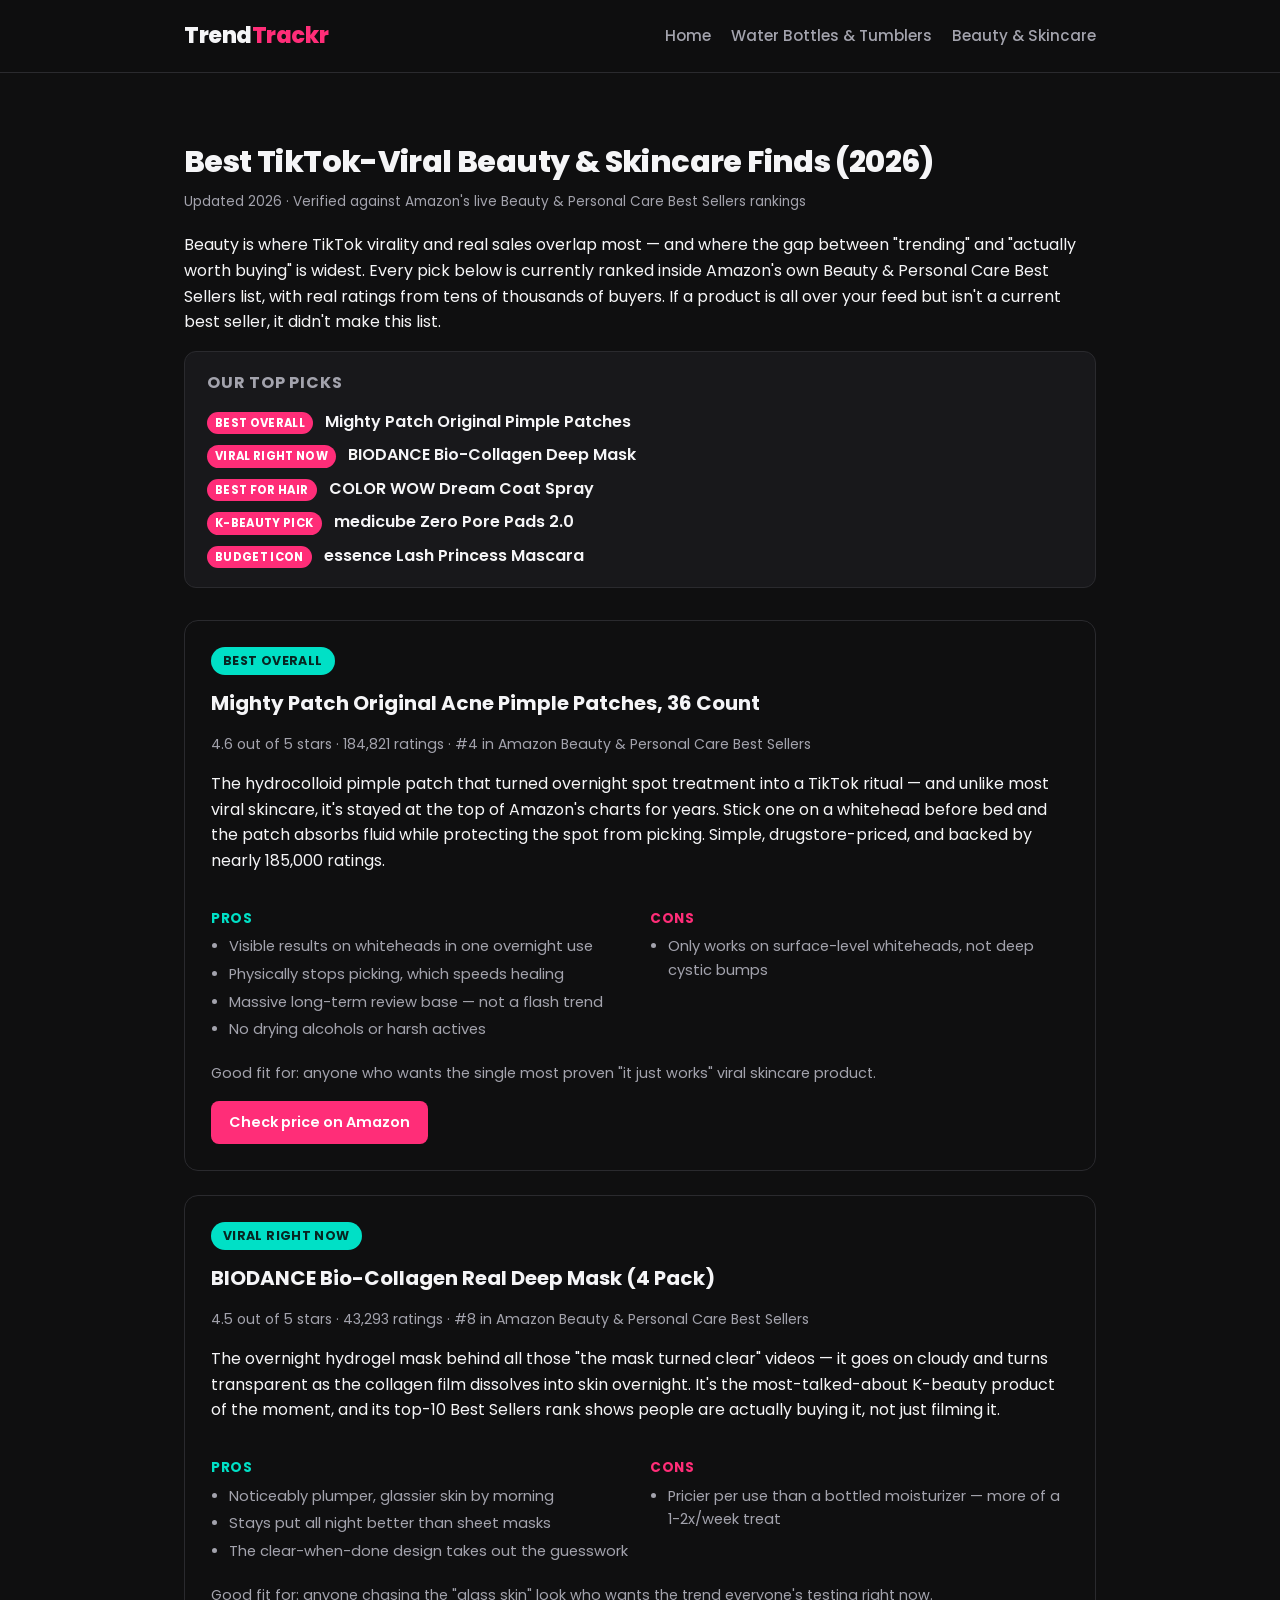
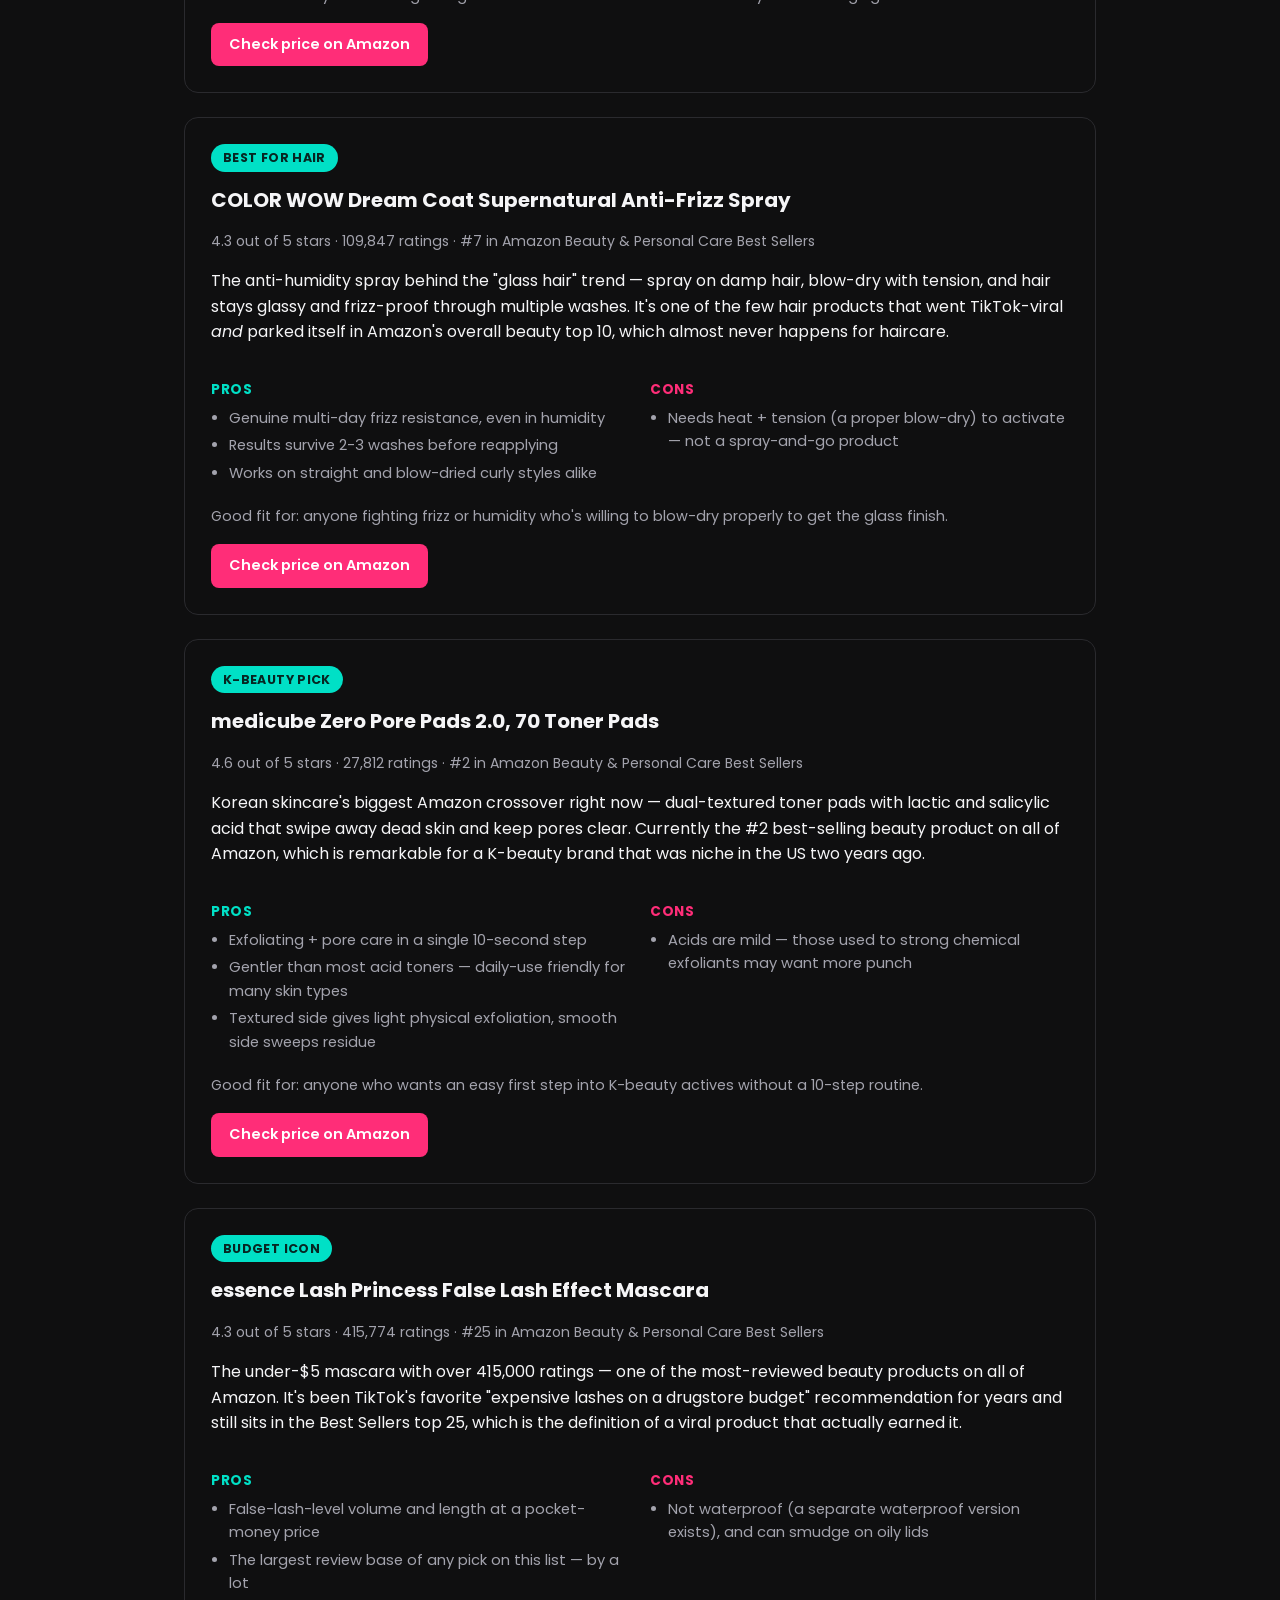
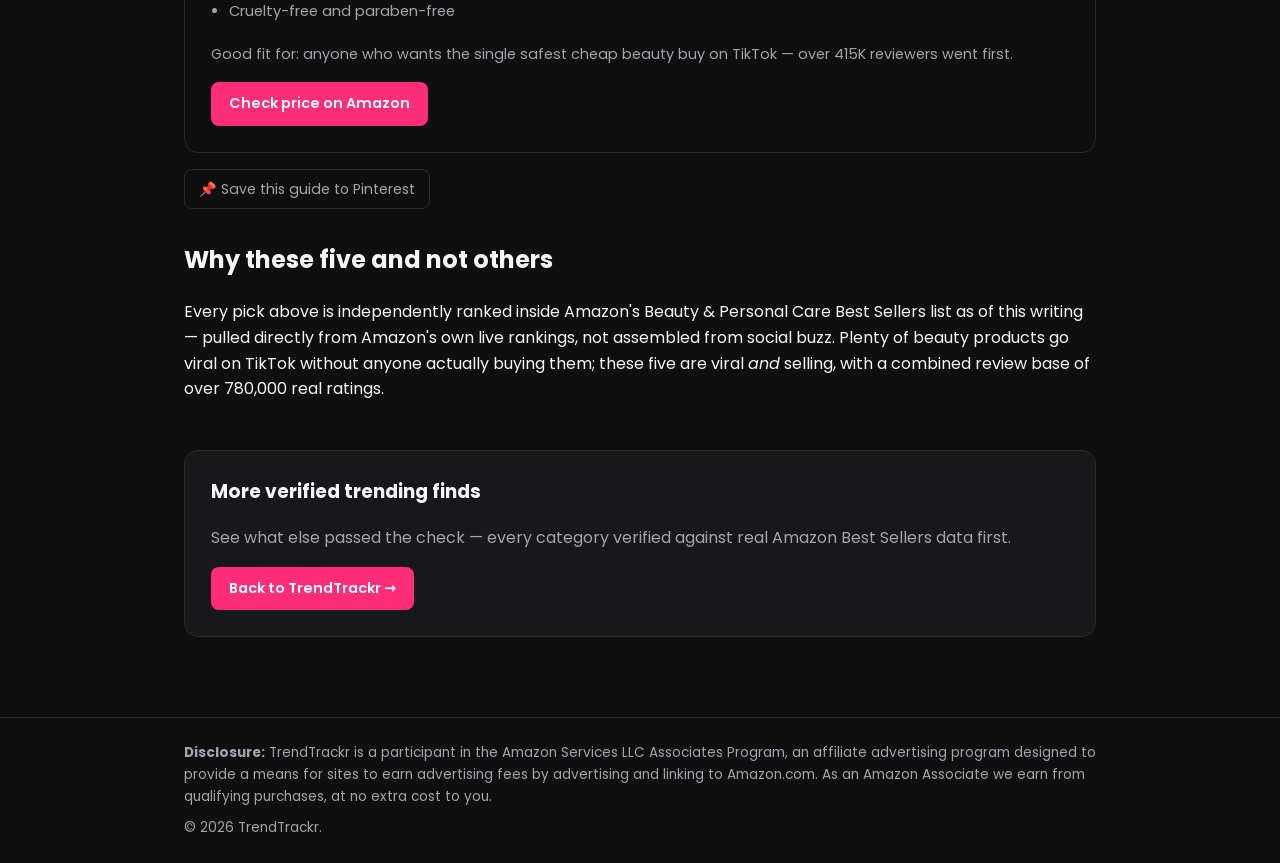
==== articles/best-tiktok-viral-beauty-skincare.html @ 4ff12b8b "Add article #2: TikTok-viral beauty & skincare, verified from live Amazon data Five picks pulled fro" ====
<!DOCTYPE html>
<html lang="en">
<head>
<meta charset="UTF-8">
<meta name="viewport" content="width=device-width, initial-scale=1.0">
<title>Best TikTok-Viral Beauty & Skincare Finds (2026) | TrendTrackr</title>
<meta name="description" content="The TikTok-viral beauty and skincare products people are actually buying in 2026 — Mighty Patch, BIODANCE, COLOR WOW, medicube, and essence, all verified as current Amazon Best Sellers.">
<meta property="og:type" content="article">
<meta property="og:title" content="Best TikTok-Viral Beauty &amp; Skincare Finds (2026) | TrendTrackr">
<meta property="og:description" content="Mighty Patch, BIODANCE, COLOR WOW, medicube, and essence — all five independently verified as current Amazon Beauty Best Sellers, not just social buzz.">
<meta property="og:image" content="https://jcallahan10.github.io/trendtrackr/images/og-beauty-skincare.png">
<meta property="og:image:width" content="1200">
<meta property="og:image:height" content="630">
<meta property="og:url" content="https://jcallahan10.github.io/trendtrackr/articles/best-tiktok-viral-beauty-skincare.html">
<meta name="twitter:card" content="summary_large_image">
<meta name="twitter:title" content="Best TikTok-Viral Beauty &amp; Skincare Finds (2026) | TrendTrackr">
<meta name="twitter:description" content="Mighty Patch, BIODANCE, COLOR WOW, medicube, and essence — all verified as current Amazon Beauty Best Sellers.">
<meta name="twitter:image" content="https://jcallahan10.github.io/trendtrackr/images/og-beauty-skincare.png">
<link rel="stylesheet" href="../css/style.css">

<!-- ================= ANALYTICS TRACKERS ================= -->
<script async src="https://www.googletagmanager.com/gtag/js?id=G-QZNTTBBY76"></script>
<script>
  window.dataLayer = window.dataLayer || [];
  function gtag(){dataLayer.push(arguments);}
  gtag('js', new Date());
  gtag('config', 'G-QZNTTBBY76'); // Real GA4 property: TrendTrackr (created 2026-07-17)
</script>
<script>
  !function(e){if(!window.pintrk){window.pintrk=function(){window.pintrk.queue.push(
  Array.prototype.slice.call(arguments))};var n=window.pintrk;n.queue=[],n.version="3.0";
  var t=document.createElement("script");t.async=!0,t.src=e;var r=document.getElementsByTagName("script")[0];
  r.parentNode.insertBefore(t,r)}}("https://s.pinimg.com/ct/core.js");
  pintrk('load', 'PINTEREST_TAG_ID_PLACEHOLDER'); // TODO: swap for the real Pinterest tag ID once the business account's tag is generated
  pintrk('page');
</script>
<script>
  function ttTrack(eventName, label){
    if (typeof gtag === 'function') gtag('event', eventName, { link_label: label });
    if (typeof pintrk === 'function') pintrk('track', 'custom', { event_name: eventName, label: label });
  }
  window.addEventListener('DOMContentLoaded', function(){
    let maxScroll = 0;
    window.addEventListener('scroll', function(){
      const scrollable = document.body.scrollHeight - window.innerHeight;
      if (scrollable <= 0) return;
      const pct = Math.round((window.scrollY / scrollable) * 100);
      if (pct >= maxScroll + 25) { maxScroll = pct; ttTrack('scroll_depth', pct + '%'); }
    });
  });
</script>
<!-- /================= END ANALYTICS TRACKERS ================= -->
</head>
<body>

<header class="site">
<div class="wrap">
<div class="logo"><a href="../index.html" style="color:inherit; text-decoration:none;">Trend<span>Trackr</span></a></div>
<nav class="site">
<a href="../index.html">Home</a>
<a href="best-viral-water-bottles-tumblers.html">Water Bottles &amp; Tumblers</a>
<a href="best-tiktok-viral-beauty-skincare.html">Beauty &amp; Skincare</a>
</nav>
</div>
</header>

<main>
<article>
<h1>Best TikTok-Viral Beauty &amp; Skincare Finds (2026)</h1>
<p class="meta">Updated 2026 &middot; Verified against Amazon's live Beauty &amp; Personal Care Best Sellers rankings</p>

<p>Beauty is where TikTok virality and real sales overlap most — and where the gap between "trending" and "actually worth buying" is widest. Every pick below is currently ranked inside Amazon's own Beauty &amp; Personal Care Best Sellers list, with real ratings from tens of thousands of buyers. If a product is all over your feed but isn't a current best seller, it didn't make this list.</p>

<section class="quick-picks">
<h2>Our Top Picks</h2>
<ul>
<li><span class="qp-label">Best Overall</span> <a href="#mightypatch">Mighty Patch Original Pimple Patches</a></li>
<li><span class="qp-label">Viral Right Now</span> <a href="#biodance">BIODANCE Bio-Collagen Deep Mask</a></li>
<li><span class="qp-label">Best for Hair</span> <a href="#colorwow">COLOR WOW Dream Coat Spray</a></li>
<li><span class="qp-label">K-Beauty Pick</span> <a href="#medicube">medicube Zero Pore Pads 2.0</a></li>
<li><span class="qp-label">Budget Icon</span> <a href="#essence">essence Lash Princess Mascara</a></li>
</ul>
</section>

<div class="product" id="mightypatch">
<span class="pick-tag">Best Overall</span>
<h3><a href="https://www.amazon.com/dp/B074PVTPBW?tag=jcallahan1542-20" target="_blank" rel="nofollow sponsored noopener" style="color:inherit; text-decoration:none;" onclick="ttTrack('affiliate_click','mightypatch_title')">Mighty Patch Original Acne Pimple Patches, 36 Count</a></h3>
<p class="rating">4.6 out of 5 stars &middot; 184,821 ratings &middot; #4 in Amazon Beauty &amp; Personal Care Best Sellers</p>
<p>The hydrocolloid pimple patch that turned overnight spot treatment into a TikTok ritual — and unlike most viral skincare, it's stayed at the top of Amazon's charts for years. Stick one on a whitehead before bed and the patch absorbs fluid while protecting the spot from picking. Simple, drugstore-priced, and backed by nearly 185,000 ratings.</p>
<div class="pros-cons">
<div class="pros"><h4>Pros</h4><ul><li>Visible results on whiteheads in one overnight use</li><li>Physically stops picking, which speeds healing</li><li>Massive long-term review base — not a flash trend</li><li>No drying alcohols or harsh actives</li></ul></div>
<div class="cons"><h4>Cons</h4><ul><li>Only works on surface-level whiteheads, not deep cystic bumps</li></ul></div>
</div>
<p class="price-note">Good fit for: anyone who wants the single most proven "it just works" viral skincare product.</p>
<a class="btn" href="https://www.amazon.com/dp/B074PVTPBW?tag=jcallahan1542-20" target="_blank" rel="nofollow sponsored noopener" onclick="ttTrack('affiliate_click','mightypatch_button')">Check price on Amazon</a>
</div>

<div class="product" id="biodance">
<span class="pick-tag">Viral Right Now</span>
<h3><a href="https://www.amazon.com/dp/B0B2RM68G2?tag=jcallahan1542-20" target="_blank" rel="nofollow sponsored noopener" style="color:inherit; text-decoration:none;" onclick="ttTrack('affiliate_click','biodance_title')">BIODANCE Bio-Collagen Real Deep Mask (4 Pack)</a></h3>
<p class="rating">4.5 out of 5 stars &middot; 43,293 ratings &middot; #8 in Amazon Beauty &amp; Personal Care Best Sellers</p>
<p>The overnight hydrogel mask behind all those "the mask turned clear" videos — it goes on cloudy and turns transparent as the collagen film dissolves into skin overnight. It's the most-talked-about K-beauty product of the moment, and its top-10 Best Sellers rank shows people are actually buying it, not just filming it.</p>
<div class="pros-cons">
<div class="pros"><h4>Pros</h4><ul><li>Noticeably plumper, glassier skin by morning</li><li>Stays put all night better than sheet masks</li><li>The clear-when-done design takes out the guesswork</li></ul></div>
<div class="cons"><h4>Cons</h4><ul><li>Pricier per use than a bottled moisturizer — more of a 1-2x/week treat</li></ul></div>
</div>
<p class="price-note">Good fit for: anyone chasing the "glass skin" look who wants the trend everyone's testing right now.</p>
<a class="btn" href="https://www.amazon.com/dp/B0B2RM68G2?tag=jcallahan1542-20" target="_blank" rel="nofollow sponsored noopener" onclick="ttTrack('affiliate_click','biodance_button')">Check price on Amazon</a>
</div>

<div class="product" id="colorwow">
<span class="pick-tag">Best for Hair</span>
<h3><a href="https://www.amazon.com/dp/B07FJ783ZG?tag=jcallahan1542-20" target="_blank" rel="nofollow sponsored noopener" style="color:inherit; text-decoration:none;" onclick="ttTrack('affiliate_click','colorwow_title')">COLOR WOW Dream Coat Supernatural Anti-Frizz Spray</a></h3>
<p class="rating">4.3 out of 5 stars &middot; 109,847 ratings &middot; #7 in Amazon Beauty &amp; Personal Care Best Sellers</p>
<p>The anti-humidity spray behind the "glass hair" trend — spray on damp hair, blow-dry with tension, and hair stays glassy and frizz-proof through multiple washes. It's one of the few hair products that went TikTok-viral <em>and</em> parked itself in Amazon's overall beauty top 10, which almost never happens for haircare.</p>
<div class="pros-cons">
<div class="pros"><h4>Pros</h4><ul><li>Genuine multi-day frizz resistance, even in humidity</li><li>Results survive 2-3 washes before reapplying</li><li>Works on straight and blow-dried curly styles alike</li></ul></div>
<div class="cons"><h4>Cons</h4><ul><li>Needs heat + tension (a proper blow-dry) to activate — not a spray-and-go product</li></ul></div>
</div>
<p class="price-note">Good fit for: anyone fighting frizz or humidity who's willing to blow-dry properly to get the glass finish.</p>
<a class="btn" href="https://www.amazon.com/dp/B07FJ783ZG?tag=jcallahan1542-20" target="_blank" rel="nofollow sponsored noopener" onclick="ttTrack('affiliate_click','colorwow_button')">Check price on Amazon</a>
</div>

<div class="product" id="medicube">
<span class="pick-tag">K-Beauty Pick</span>
<h3><a href="https://www.amazon.com/dp/B09V7Z4TJG?tag=jcallahan1542-20" target="_blank" rel="nofollow sponsored noopener" style="color:inherit; text-decoration:none;" onclick="ttTrack('affiliate_click','medicube_title')">medicube Zero Pore Pads 2.0, 70 Toner Pads</a></h3>
<p class="rating">4.6 out of 5 stars &middot; 27,812 ratings &middot; #2 in Amazon Beauty &amp; Personal Care Best Sellers</p>
<p>Korean skincare's biggest Amazon crossover right now — dual-textured toner pads with lactic and salicylic acid that swipe away dead skin and keep pores clear. Currently the #2 best-selling beauty product on all of Amazon, which is remarkable for a K-beauty brand that was niche in the US two years ago.</p>
<div class="pros-cons">
<div class="pros"><h4>Pros</h4><ul><li>Exfoliating + pore care in a single 10-second step</li><li>Gentler than most acid toners — daily-use friendly for many skin types</li><li>Textured side gives light physical exfoliation, smooth side sweeps residue</li></ul></div>
<div class="cons"><h4>Cons</h4><ul><li>Acids are mild — those used to strong chemical exfoliants may want more punch</li></ul></div>
</div>
<p class="price-note">Good fit for: anyone who wants an easy first step into K-beauty actives without a 10-step routine.</p>
<a class="btn" href="https://www.amazon.com/dp/B09V7Z4TJG?tag=jcallahan1542-20" target="_blank" rel="nofollow sponsored noopener" onclick="ttTrack('affiliate_click','medicube_button')">Check price on Amazon</a>
</div>

<div class="product" id="essence">
<span class="pick-tag">Budget Icon</span>
<h3><a href="https://www.amazon.com/dp/B00T0C9XRK?tag=jcallahan1542-20" target="_blank" rel="nofollow sponsored noopener" style="color:inherit; text-decoration:none;" onclick="ttTrack('affiliate_click','essence_title')">essence Lash Princess False Lash Effect Mascara</a></h3>
<p class="rating">4.3 out of 5 stars &middot; 415,774 ratings &middot; #25 in Amazon Beauty &amp; Personal Care Best Sellers</p>
<p>The under-$5 mascara with over 415,000 ratings — one of the most-reviewed beauty products on all of Amazon. It's been TikTok's favorite "expensive lashes on a drugstore budget" recommendation for years and still sits in the Best Sellers top 25, which is the definition of a viral product that actually earned it.</p>
<div class="pros-cons">
<div class="pros"><h4>Pros</h4><ul><li>False-lash-level volume and length at a pocket-money price</li><li>The largest review base of any pick on this list — by a lot</li><li>Cruelty-free and paraben-free</li></ul></div>
<div class="cons"><h4>Cons</h4><ul><li>Not waterproof (a separate waterproof version exists), and can smudge on oily lids</li></ul></div>
</div>
<p class="price-note">Good fit for: anyone who wants the single safest cheap beauty buy on TikTok — over 415K reviewers went first.</p>
<a class="btn" href="https://www.amazon.com/dp/B00T0C9XRK?tag=jcallahan1542-20" target="_blank" rel="nofollow sponsored noopener" onclick="ttTrack('affiliate_click','essence_button')">Check price on Amazon</a>
</div>

<div style="margin: -8px 0 32px;">
<a href="https://www.pinterest.com/pin/create/button/?url=https://jcallahan10.github.io/trendtrackr/articles/best-tiktok-viral-beauty-skincare.html&media=https://jcallahan10.github.io/trendtrackr/images/pin-beauty-skincare.png&description=TikTok%20Viral%20Beauty%20%26%20Skincare%202026%3A%20Mighty%20Patch%2C%20BIODANCE%20collagen%20mask%2C%20COLOR%20WOW%20Dream%20Coat%2C%20medicube%20%26%20essence%20Lash%20Princess%20%E2%80%94%20all%20verified%20against%20real%20Amazon%20Best%20Seller%20rankings"
   target="_blank" rel="noopener" onclick="ttTrack('share_click','pinterest_pin_it_beauty')"
   style="display:inline-flex; align-items:center; gap:8px; color:var(--muted); text-decoration:none; font-size:0.88rem; border:1px solid var(--border); border-radius:8px; padding:8px 14px;">
   📌 Save this guide to Pinterest
</a>
</div>

<h2>Why these five and not others</h2>
<p>Every pick above is independently ranked inside Amazon's Beauty &amp; Personal Care Best Sellers list as of this writing — pulled directly from Amazon's own live rankings, not assembled from social buzz. Plenty of beauty products go viral on TikTok without anyone actually buying them; these five are viral <em>and</em> selling, with a combined review base of over 780,000 real ratings.</p>

<div class="cta">
<h3>More verified trending finds</h3>
<p>See what else passed the check — every category verified against real Amazon Best Sellers data first.</p>
<a class="btn" href="../index.html">Back to TrendTrackr &rarr;</a>
</div>
</article>
</main>

<footer class="site">
<div class="wrap">
<p style="margin: 0 0 10px;"><strong>Disclosure:</strong> TrendTrackr is a participant in the Amazon Services LLC Associates Program, an affiliate advertising program designed to provide a means for sites to earn advertising fees by advertising and linking to Amazon.com. As an Amazon Associate we earn from qualifying purchases, at no extra cost to you.</p>
<p style="margin:0;">&copy; 2026 TrendTrackr.</p>
</div>
</footer>

</body>
</html>
---- css/style.css ----
@import url('https://fonts.googleapis.com/css2?family=Poppins:wght@400;500;600;700;800&display=swap');

:root {
  --bg: #0f0f10;
  --surface: #18181b;
  --fg: #f5f5f7;
  --muted: #a3a3ad;
  --accent: #ff2d78;
  --accent-2: #00e0c6;
  --border: #2a2a2e;
}

* { box-sizing: border-box; }

body {
  margin: 0;
  background: var(--bg);
  color: var(--fg);
  font-family: 'Poppins', system-ui, sans-serif;
  line-height: 1.6;
}

.wrap { max-width: 960px; margin: 0 auto; padding: 0 24px; }

header.site {
  border-bottom: 1px solid var(--border);
  position: sticky;
  top: 0;
  background: rgba(15,15,16,0.9);
  backdrop-filter: blur(8px);
  z-index: 10;
}

header.site .wrap {
  display: flex;
  align-items: center;
  justify-content: space-between;
  padding-top: 18px;
  padding-bottom: 18px;
  flex-wrap: wrap;
  gap: 12px;
}

.logo {
  font-weight: 800;
  font-size: 1.4rem;
  letter-spacing: -0.02em;
}
.logo span { color: var(--accent); }

nav.site { display: flex; gap: 20px; flex-wrap: wrap; }
nav.site a {
  color: var(--muted);
  text-decoration: none;
  font-weight: 500;
  font-size: 0.95rem;
}
nav.site a:hover { color: var(--fg); }

main { max-width: 960px; margin: 0 auto; padding: 40px 24px 80px; }

.hero {
  padding: 32px 0 24px;
  border-bottom: 1px solid var(--border);
  margin-bottom: 32px;
}
.hero h1 {
  font-size: 2.1rem;
  font-weight: 800;
  letter-spacing: -0.02em;
  margin-bottom: 12px;
  background: linear-gradient(90deg, var(--accent), var(--accent-2));
  -webkit-background-clip: text;
  background-clip: text;
  color: transparent;
}
.hero p { color: var(--muted); font-size: 1.05rem; max-width: 640px; }

section.disclosure {
  background: var(--surface);
  border: 1px solid var(--border);
  border-radius: 10px;
  padding: 14px 18px;
  font-size: 0.85rem;
  color: var(--muted);
  margin-bottom: 32px;
}

.grid {
  display: grid;
  grid-template-columns: repeat(auto-fill, minmax(260px, 1fr));
  gap: 20px;
}

.card {
  background: var(--surface);
  border: 1px solid var(--border);
  border-radius: 14px;
  padding: 22px;
  display: flex;
  flex-direction: column;
  gap: 10px;
}
.card h3 { margin: 0; font-size: 1.1rem; }
.card p { color: var(--muted); font-size: 0.92rem; margin: 0; flex-grow: 1; }

.btn {
  display: inline-block;
  background: var(--accent);
  color: #fff;
  text-decoration: none;
  font-weight: 600;
  padding: 10px 18px;
  border-radius: 8px;
  font-size: 0.9rem;
  text-align: center;
  align-self: flex-start;
}
.btn:hover { opacity: 0.88; }

.cta {
  margin-top: 48px;
  background: var(--surface);
  border: 1px solid var(--border);
  border-radius: 14px;
  padding: 26px;
}
.cta h3 { margin-top: 0; }
.cta p { color: var(--muted); }

article h1 {
  font-size: 1.9rem;
  font-weight: 800;
  letter-spacing: -0.02em;
  margin-bottom: 4px;
}
p.meta { color: var(--muted); font-size: 0.85rem; margin-top: 0; margin-bottom: 20px; }

section.quick-picks {
  background: var(--surface);
  border: 1px solid var(--border);
  border-radius: 12px;
  padding: 18px 22px;
  margin-bottom: 32px;
}
section.quick-picks h2 { margin-top: 0; font-size: 1rem; color: var(--muted); text-transform: uppercase; letter-spacing: 0.05em; }
section.quick-picks ul { list-style: none; padding: 0; margin: 0; display: flex; flex-direction: column; gap: 8px; }
section.quick-picks a { color: var(--fg); text-decoration: none; font-weight: 600; }
section.quick-picks a:hover { color: var(--accent); }
.qp-label {
  display: inline-block;
  background: var(--accent);
  color: #fff;
  font-size: 0.72rem;
  font-weight: 700;
  padding: 2px 8px;
  border-radius: 999px;
  margin-right: 8px;
  text-transform: uppercase;
  letter-spacing: 0.03em;
}

.product {
  border: 1px solid var(--border);
  border-radius: 14px;
  padding: 26px;
  margin-bottom: 24px;
}
.pick-tag {
  display: inline-block;
  background: var(--accent-2);
  color: #062622;
  font-weight: 700;
  font-size: 0.78rem;
  padding: 4px 12px;
  border-radius: 999px;
  margin-bottom: 12px;
  text-transform: uppercase;
  letter-spacing: 0.03em;
}
.product h3 { margin: 0 0 10px; font-size: 1.25rem; }
.rating { color: var(--muted); font-size: 0.88rem; margin-bottom: 10px; }

.pros-cons {
  display: grid;
  grid-template-columns: 1fr 1fr;
  gap: 20px;
  margin: 16px 0;
}
.pros h4, .cons h4 { font-size: 0.85rem; text-transform: uppercase; letter-spacing: 0.04em; margin-bottom: 6px; }
.pros h4 { color: var(--accent-2); }
.cons h4 { color: var(--accent); }
.pros ul, .cons ul { margin: 0; padding-left: 18px; color: var(--muted); font-size: 0.92rem; }
.pros li, .cons li { margin-bottom: 4px; }

.price-note { color: var(--muted); font-size: 0.9rem; margin-bottom: 16px; }

footer.site {
  border-top: 1px solid var(--border);
  padding: 24px 0;
  color: var(--muted);
  font-size: 0.85rem;
}

@media (max-width: 600px) {
  .pros-cons { grid-template-columns: 1fr; }
}
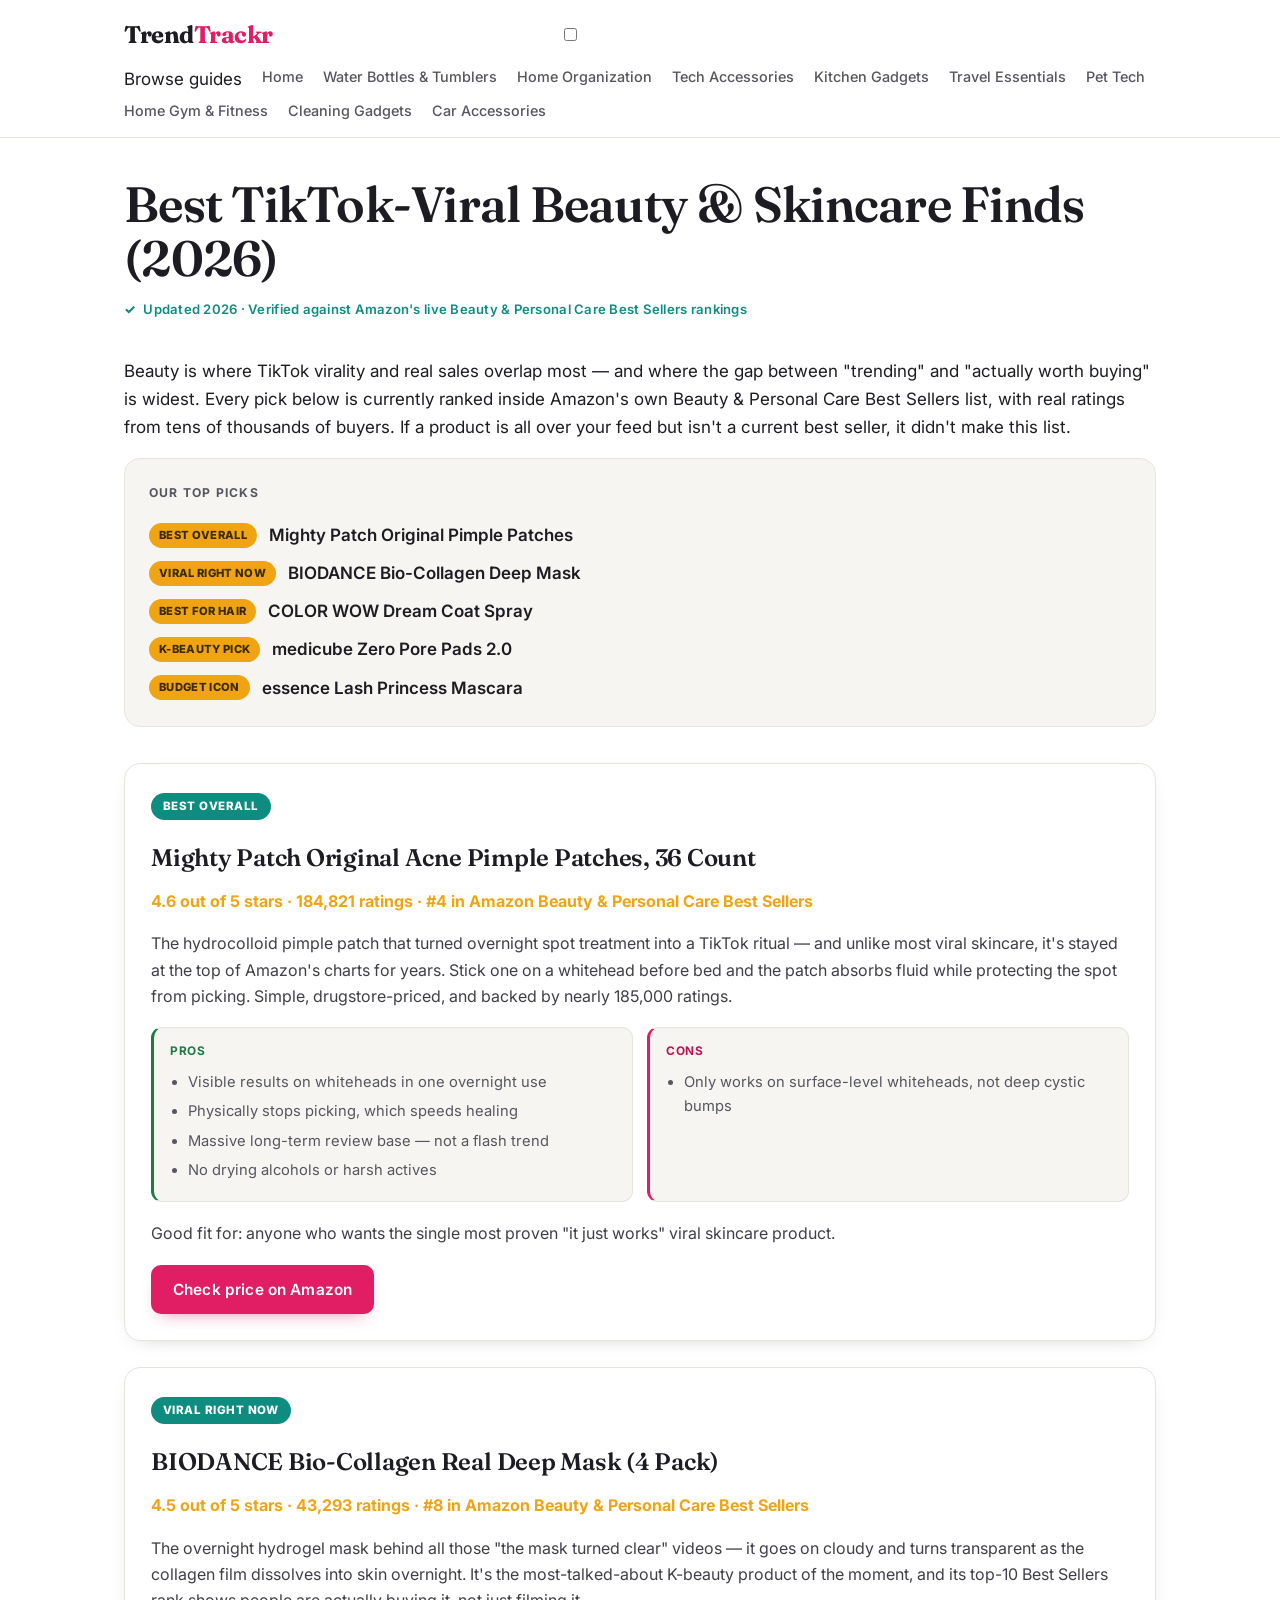
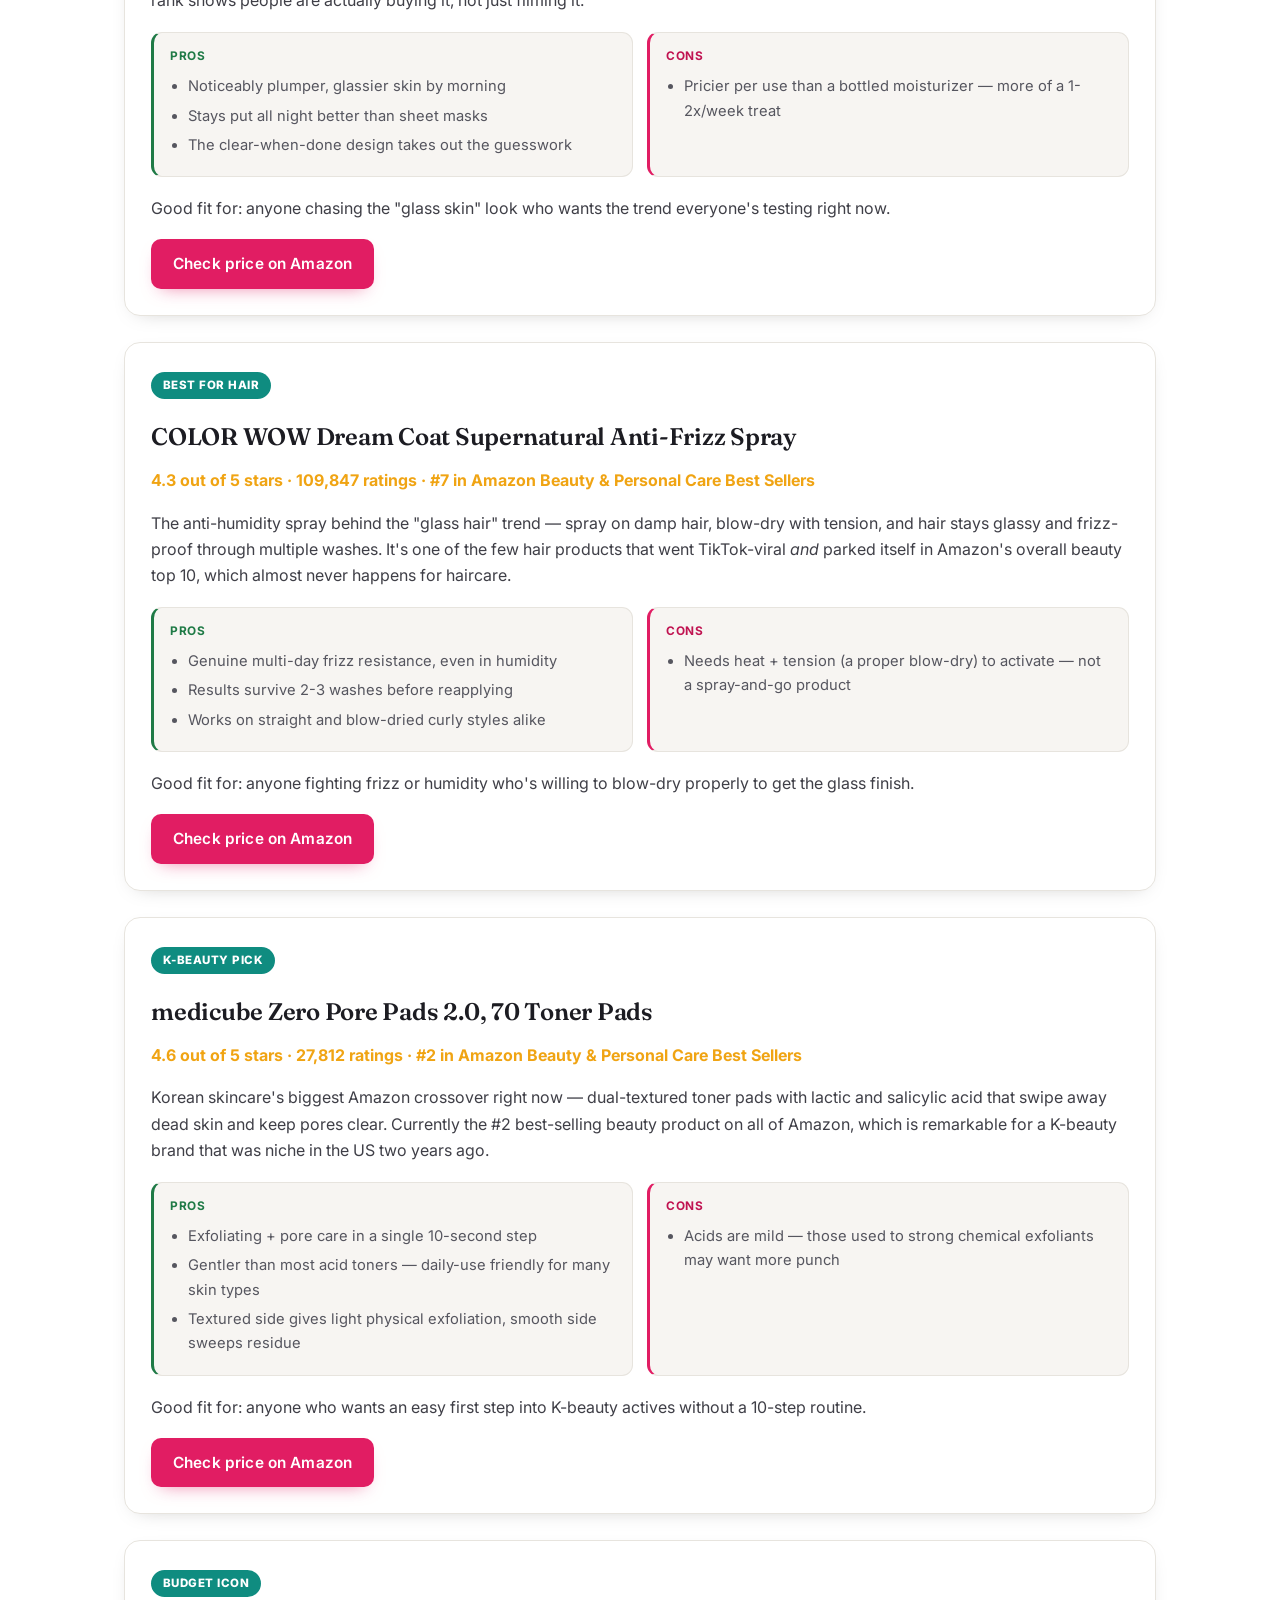
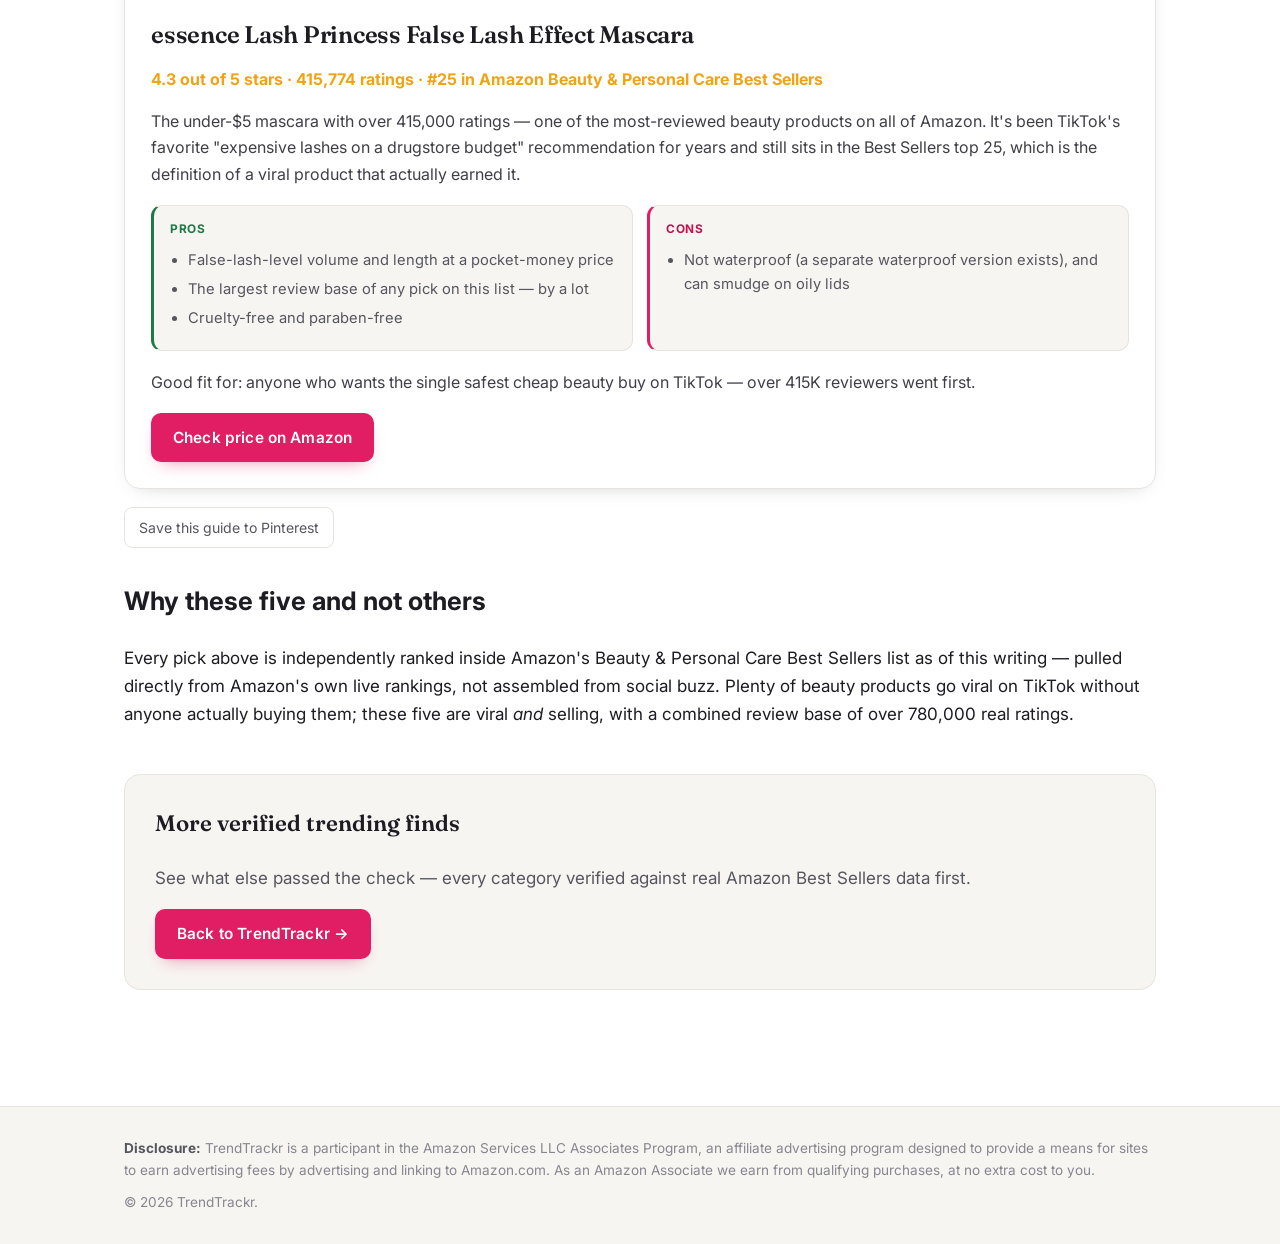
==== commit f5167833: "Nav: hamburger side-drawer on all articles + remove Pinterest emoji" ====
--- a/articles/best-tiktok-viral-beauty-skincare.html
+++ b/articles/best-tiktok-viral-beauty-skincare.html
@@ -56,10 +56,21 @@
 <header class="site">
 <div class="wrap">
 <div class="logo"><a href="../index.html" style="color:inherit; text-decoration:none;">Trend<span>Trackr</span></a></div>
-<nav class="site">
+<input type="checkbox" id="nav-toggle" class="nav-toggle" aria-label="Toggle guide menu">
+<label for="nav-toggle" class="nav-burger" aria-label="Open guide menu"><span></span><span></span><span></span></label>
+<label for="nav-toggle" class="nav-scrim" aria-hidden="true"></label>
+<nav class="site" aria-label="Guides">
+<span class="nav-head">Browse guides</span>
 <a href="../index.html">Home</a>
 <a href="best-viral-water-bottles-tumblers.html">Water Bottles &amp; Tumblers</a>
-<a href="best-tiktok-viral-beauty-skincare.html">Beauty &amp; Skincare</a>
+<a href="best-tiktok-viral-home-organization.html">Home Organization</a>
+<a href="best-tiktok-viral-tech-accessories.html">Tech Accessories</a>
+<a href="best-tiktok-viral-kitchen-gadgets.html">Kitchen Gadgets</a>
+<a href="best-tiktok-viral-travel-essentials.html">Travel Essentials</a>
+<a href="best-tiktok-viral-pet-tech.html">Pet Tech</a>
+<a href="best-tiktok-viral-home-gym-fitness.html">Home Gym &amp; Fitness</a>
+<a href="best-tiktok-viral-cleaning-gadgets.html">Cleaning Gadgets</a>
+<a href="best-tiktok-viral-car-accessories.html">Car Accessories</a>
 </nav>
 </div>
 </header>
@@ -151,7 +162,7 @@
 <a href="https://www.pinterest.com/pin/create/button/?url=https://jcallahan10.github.io/trendtrackr/articles/best-tiktok-viral-beauty-skincare.html&media=https://jcallahan10.github.io/trendtrackr/images/pin-beauty-skincare.png&description=TikTok%20Viral%20Beauty%20%26%20Skincare%202026%3A%20Mighty%20Patch%2C%20BIODANCE%20collagen%20mask%2C%20COLOR%20WOW%20Dream%20Coat%2C%20medicube%20%26%20essence%20Lash%20Princess%20%E2%80%94%20all%20verified%20against%20real%20Amazon%20Best%20Seller%20rankings"
    target="_blank" rel="noopener" onclick="ttTrack('share_click','pinterest_pin_it_beauty')"
    style="display:inline-flex; align-items:center; gap:8px; color:var(--muted); text-decoration:none; font-size:0.88rem; border:1px solid var(--border); border-radius:8px; padding:8px 14px;">
-   📌 Save this guide to Pinterest
+   Save this guide to Pinterest
 </a>
 </div>
 
--- a/css/style.css
+++ b/css/style.css
@@ -1,207 +1,351 @@
-@import url('https://fonts.googleapis.com/css2?family=Poppins:wght@400;500;600;700;800&display=swap');
+@import url('https://fonts.googleapis.com/css2?family=Fraunces:opsz,wght@9..144,400;9..144,500;9..144,600;9..144,700&family=Inter:wght@400;450;500;600;700&display=swap');
+
+/* ============================================================
+   TrendTrackr design system — v2 "editorial light"
+   Modeled on high-traffic product-review sites (Wirecutter /
+   The Strategist): white, image-forward, serif headlines, one
+   confident accent, product photos up front, clear award badges.
+   Variable NAMES are kept from v1 so existing inline styles keep
+   working; only their VALUES changed (dark -> light).
+   ============================================================ */
 
 :root {
-  --bg: #0f0f10;
-  --surface: #18181b;
-  --fg: #f5f5f7;
-  --muted: #a3a3ad;
-  --accent: #ff2d78;
-  --accent-2: #00e0c6;
-  --border: #2a2a2e;
+  --sans: 'Inter', system-ui, -apple-system, "Segoe UI", sans-serif;
+  --serif: 'Fraunces', Georgia, 'Times New Roman', serif;
+
+  /* surfaces */
+  --bg: #ffffff;
+  --bg-glow: #ffffff;
+  --bg-alt: #f7f5f2;      /* warm off-white section band */
+  --surface: #ffffff;
+  --surface-2: #faf8f5;
+  --tile: #f4f2ee;       /* product-photo tile background */
+
+  /* ink */
+  --fg: #1c1c22;          /* primary text */
+  --ink: #1c1c22;
+  --muted: #56565f;       /* secondary text */
+  --muted-2: #86868f;
+
+  /* brand + accents */
+  --brand: #e11d63;       /* rose — primary brand + CTA */
+  --brand-ink: #c01351;   /* darker rose for links/hover */
+  --brand-2: #0f8c80;     /* teal — "verified / trust" accent */
+  --cta: #e11d63;
+  --cta-ink: #ffffff;
+  --gold: #f0a413;        /* stars + "best overall" */
+
+  /* lines + depth */
+  --border: #e7e4de;
+  --border-lift: #d8d4cc;
+  --radius: 16px;
+  --radius-sm: 11px;
+  --shadow: 0 6px 22px -14px rgba(20,18,15,0.35);
+  --shadow-lift: 0 18px 40px -22px rgba(20,18,15,0.45);
 }
 
 * { box-sizing: border-box; }
+
+html { scroll-behavior: smooth; }
 
 body {
   margin: 0;
   background: var(--bg);
   color: var(--fg);
-  font-family: 'Poppins', system-ui, sans-serif;
-  line-height: 1.6;
-}
-
-.wrap { max-width: 960px; margin: 0 auto; padding: 0 24px; }
-
+  font-family: var(--sans);
+  font-size: 17px;
+  line-height: 1.65;
+  -webkit-font-smoothing: antialiased;
+  text-rendering: optimizeLegibility;
+}
+
+.wrap { max-width: 1080px; margin: 0 auto; padding: 0 24px; }
+a { color: var(--brand-ink); }
+
+/* ---------- Header ---------- */
 header.site {
   border-bottom: 1px solid var(--border);
-  position: sticky;
-  top: 0;
-  background: rgba(15,15,16,0.9);
-  backdrop-filter: blur(8px);
-  z-index: 10;
-}
-
+  position: sticky; top: 0; z-index: 30;
+  background: rgba(255,255,255,0.9);
+  backdrop-filter: saturate(1.2) blur(10px);
+}
 header.site .wrap {
-  display: flex;
-  align-items: center;
-  justify-content: space-between;
-  padding-top: 18px;
-  padding-bottom: 18px;
-  flex-wrap: wrap;
-  gap: 12px;
-}
-
+  display: flex; align-items: center; justify-content: space-between;
+  padding: 15px 24px; flex-wrap: wrap; gap: 10px 26px;
+}
 .logo {
-  font-weight: 800;
-  font-size: 1.4rem;
-  letter-spacing: -0.02em;
-}
-.logo span { color: var(--accent); }
-
-nav.site { display: flex; gap: 20px; flex-wrap: wrap; }
+  font-family: var(--serif); font-weight: 700; font-size: 1.5rem;
+  letter-spacing: -0.02em; color: var(--ink);
+}
+.logo span { color: var(--brand); }
+nav.site { display: flex; gap: 6px 20px; flex-wrap: wrap; }
 nav.site a {
-  color: var(--muted);
-  text-decoration: none;
-  font-weight: 500;
-  font-size: 0.95rem;
-}
-nav.site a:hover { color: var(--fg); }
-
-main { max-width: 960px; margin: 0 auto; padding: 40px 24px 80px; }
-
-.hero {
-  padding: 32px 0 24px;
-  border-bottom: 1px solid var(--border);
-  margin-bottom: 32px;
-}
-.hero h1 {
-  font-size: 2.1rem;
-  font-weight: 800;
-  letter-spacing: -0.02em;
-  margin-bottom: 12px;
-  background: linear-gradient(90deg, var(--accent), var(--accent-2));
-  -webkit-background-clip: text;
-  background-clip: text;
-  color: transparent;
-}
-.hero p { color: var(--muted); font-size: 1.05rem; max-width: 640px; }
-
-section.disclosure {
-  background: var(--surface);
-  border: 1px solid var(--border);
-  border-radius: 10px;
-  padding: 14px 18px;
-  font-size: 0.85rem;
-  color: var(--muted);
-  margin-bottom: 32px;
-}
-
+  color: var(--muted); text-decoration: none; font-weight: 500; font-size: 0.9rem;
+  transition: color .15s ease;
+}
+nav.site a:hover { color: var(--brand-ink); }
+
+/* ---------- Main / hero ---------- */
+main { max-width: 1080px; margin: 0 auto; padding: 40px 24px 96px; }
+
+.hero { padding: 26px 0 30px; border-bottom: 1px solid var(--border); margin-bottom: 40px; }
+.hero .eyebrow {
+  display: inline-block; font-family: var(--sans); font-weight: 700;
+  font-size: 0.74rem; letter-spacing: 0.14em; text-transform: uppercase;
+  color: var(--brand); margin-bottom: 14px;
+}
+.hero h1, article h1 {
+  font-family: var(--serif); font-weight: 600;
+  font-size: clamp(2.1rem, 5vw, 3.1rem); letter-spacing: -0.015em;
+  line-height: 1.08; margin: 0 0 14px; color: var(--ink);
+}
+.hero p { color: var(--muted); font-size: 1.14rem; max-width: 640px; margin: 0; }
+
+article h1 { margin-bottom: 8px; }
+p.meta {
+  color: var(--brand-2); font-weight: 600; font-size: 0.82rem;
+  letter-spacing: 0.02em; margin: 0 0 20px;
+  display: inline-flex; align-items: center; gap: 7px;
+}
+p.meta::before { content: "✓"; font-weight: 800; }
+.byline { color: var(--muted); font-size: 1.02rem; margin: 0 0 24px; max-width: 680px; }
+.byline strong { color: var(--ink); font-weight: 600; }
+
+/* ---------- FTC disclosure ---------- */
+section.disclosure, .disclosure-inline {
+  background: var(--bg-alt); border: 1px solid var(--border);
+  border-left: 3px solid var(--brand);
+  border-radius: var(--radius-sm); padding: 12px 16px;
+  font-size: 0.85rem; color: var(--muted); margin-bottom: 30px;
+}
+.disclosure-inline { margin: 0 0 26px; }
+
+/* ---------- Section intro on homepage ---------- */
+.section-head { margin: 6px 0 6px; }
+.section-head h2 {
+  font-family: var(--serif); font-weight: 600; font-size: 1.7rem;
+  letter-spacing: -0.01em; margin: 0 0 4px; color: var(--ink);
+}
+
+/* ---------- Homepage cards ---------- */
 .grid {
-  display: grid;
-  grid-template-columns: repeat(auto-fill, minmax(260px, 1fr));
-  gap: 20px;
-}
-
+  display: grid; grid-template-columns: repeat(auto-fill, minmax(300px, 1fr));
+  gap: 26px; margin-top: 22px;
+}
 .card {
   background: var(--surface);
-  border: 1px solid var(--border);
-  border-radius: 14px;
-  padding: 22px;
-  display: flex;
-  flex-direction: column;
-  gap: 10px;
-}
-.card h3 { margin: 0; font-size: 1.1rem; }
-.card p { color: var(--muted); font-size: 0.92rem; margin: 0; flex-grow: 1; }
-
+  border: 1px solid var(--border); border-radius: var(--radius);
+  overflow: hidden; display: flex; flex-direction: column;
+  box-shadow: var(--shadow); transition: transform .18s ease, box-shadow .18s ease, border-color .18s ease;
+}
+.card:hover { transform: translateY(-5px); box-shadow: var(--shadow-lift); border-color: var(--border-lift); }
+.card-media {
+  display: block; aspect-ratio: 16 / 10; background: var(--tile);
+  border-bottom: 1px solid var(--border); position: relative; overflow: hidden;
+}
+.card-media img {
+  width: 100%; height: 100%; object-fit: contain; padding: 20px;
+  transition: transform .3s ease;
+}
+.card:hover .card-media img { transform: scale(1.04); }
+.card-body { padding: 20px 22px 24px; display: flex; flex-direction: column; gap: 9px; flex-grow: 1; }
+.card-eyebrow {
+  font-family: var(--sans); font-size: 0.7rem; font-weight: 700;
+  letter-spacing: 0.1em; text-transform: uppercase; color: var(--brand);
+}
+.card h3 {
+  font-family: var(--serif); font-weight: 600; margin: 0;
+  font-size: 1.28rem; line-height: 1.2; letter-spacing: -0.01em; color: var(--ink);
+}
+.card a h3 { transition: color .15s ease; }
+.card a:hover h3 { color: var(--brand-ink); }
+.card .rating { color: var(--muted); font-size: 0.86rem; font-weight: 500; margin: 0; }
+.card p { color: var(--muted); font-size: 0.95rem; margin: 0; flex-grow: 1; }
+.card .btn { margin-top: 6px; }
+
+/* ---------- CTA buttons ---------- */
 .btn {
-  display: inline-block;
-  background: var(--accent);
-  color: #fff;
-  text-decoration: none;
-  font-weight: 600;
-  padding: 10px 18px;
-  border-radius: 8px;
-  font-size: 0.9rem;
-  text-align: center;
-  align-self: flex-start;
-}
-.btn:hover { opacity: 0.88; }
-
+  display: inline-flex; align-items: center; justify-content: center; gap: 8px;
+  background: var(--cta); color: var(--cta-ink);
+  text-decoration: none; font-family: var(--sans); font-weight: 600;
+  padding: 12px 22px; border-radius: 10px; font-size: 0.96rem;
+  text-align: center; min-height: 46px; border: 0; cursor: pointer;
+  letter-spacing: 0.01em; box-shadow: 0 8px 18px -10px rgba(225,29,99,0.6);
+  transition: transform .15s ease, filter .15s ease, box-shadow .15s ease;
+}
+.btn:hover { transform: translateY(-2px); filter: brightness(1.04); box-shadow: 0 12px 22px -10px rgba(225,29,99,0.65); }
+.btn:active { transform: translateY(0); }
+.btn--block { width: 100%; }
+.btn--sm { padding: 9px 15px; min-height: 40px; font-size: 0.86rem; border-radius: 9px; box-shadow: none; }
+.btn--ghost {
+  background: #fff; color: var(--ink); border: 1.5px solid var(--border-lift); box-shadow: none;
+}
+.btn--ghost:hover { border-color: var(--ink); filter: none; }
+.cta-note { color: var(--muted-2); font-size: 0.8rem; margin: 8px 0 0; text-align: center; }
+
+/* ---------- Award badges ---------- */
+.badge {
+  display: inline-block; font-family: var(--sans); font-size: 0.68rem; font-weight: 800;
+  letter-spacing: 0.05em; text-transform: uppercase; padding: 4px 11px; border-radius: 999px;
+  color: #fff; background: var(--ink); vertical-align: middle;
+}
+.badge--overall { background: var(--brand); color: #fff; }
+.badge--premium { background: var(--brand-2); color: #fff; }
+.badge--value   { background: #1f7a46; color: #fff; }
+.badge--budget  { background: #5a54d6; color: #fff; }
+
+/* ---------- Quick Picks ---------- */
+section.quick-picks {
+  background: var(--bg-alt);
+  border: 1px solid var(--border); border-radius: var(--radius);
+  padding: 24px; margin: 8px 0 36px;
+}
+section.quick-picks > h2 {
+  font-family: var(--sans); margin: 0 0 18px; font-size: 0.76rem; color: var(--muted);
+  text-transform: uppercase; letter-spacing: 0.1em; font-weight: 700;
+}
+.qp-grid { display: grid; grid-template-columns: repeat(auto-fit, minmax(190px, 1fr)); gap: 16px; }
+.qp-card {
+  background: #fff; border: 1px solid var(--border); border-radius: var(--radius-sm);
+  padding: 14px; display: flex; flex-direction: column; gap: 9px;
+  box-shadow: var(--shadow); transition: transform .16s ease, box-shadow .16s ease;
+}
+.qp-card:hover { transform: translateY(-3px); box-shadow: var(--shadow-lift); }
+.qp-thumb {
+  display: block; aspect-ratio: 1 / 1; background: var(--tile);
+  border: 1px solid var(--border); border-radius: 9px; overflow: hidden;
+}
+.qp-thumb img { width: 100%; height: 100%; object-fit: contain; padding: 12px; }
+.qp-card .qp-name { font-family: var(--serif); font-weight: 600; font-size: 1.04rem; line-height: 1.24; color: var(--ink); }
+.qp-card .qp-why { color: var(--muted); font-size: 0.85rem; flex-grow: 1; margin: 0; }
+section.quick-picks ul { list-style: none; padding: 0; margin: 0; display: flex; flex-direction: column; gap: 10px; }
+section.quick-picks li { display: flex; align-items: center; gap: 6px; flex-wrap: wrap; }
+section.quick-picks a { color: var(--ink); text-decoration: none; font-weight: 600; }
+section.quick-picks a:hover { color: var(--brand-ink); }
+.qp-label {
+  display: inline-block; background: var(--gold); color: #3a2a00;
+  font-size: 0.7rem; font-weight: 800; padding: 3px 10px; border-radius: 999px;
+  margin-right: 6px; text-transform: uppercase; letter-spacing: 0.03em;
+}
+
+/* ---------- Comparison table ---------- */
+.compare-wrap { overflow-x: auto; margin: 0 0 38px; border: 1px solid var(--border); border-radius: var(--radius); box-shadow: var(--shadow); }
+table.compare { width: 100%; border-collapse: collapse; min-width: 620px; font-size: 0.92rem; background: #fff; }
+table.compare th, table.compare td { padding: 14px 16px; text-align: left; border-bottom: 1px solid var(--border); vertical-align: middle; }
+table.compare thead th { background: var(--bg-alt); color: var(--muted); font-size: 0.72rem; text-transform: uppercase; letter-spacing: 0.06em; font-weight: 700; }
+table.compare tbody tr:last-child td { border-bottom: 0; }
+table.compare tbody tr:hover { background: var(--surface-2); }
+table.compare .c-name { font-weight: 600; color: var(--ink); }
+.c-name .c-thumb {
+  display: inline-block; width: 46px; height: 46px; border-radius: 8px;
+  background: var(--tile); border: 1px solid var(--border);
+  vertical-align: middle; margin-right: 11px; overflow: hidden;
+}
+.c-name .c-thumb img { width: 100%; height: 100%; object-fit: contain; padding: 5px; }
+table.compare .c-rating { white-space: nowrap; color: var(--muted); font-weight: 500; }
+table.compare .c-rating .stars { color: var(--gold); }
+
+/* ---------- Product blocks ---------- */
+.product {
+  background: #fff;
+  border: 1px solid var(--border); border-radius: var(--radius);
+  padding: 26px; margin-bottom: 26px; scroll-margin-top: 90px;
+  box-shadow: var(--shadow); transition: box-shadow .18s ease, border-color .18s ease;
+}
+.product:hover { box-shadow: var(--shadow-lift); border-color: var(--border-lift); }
+
+/* two-column layout only when a product image is present */
+.product:has(.product-media) { display: grid; grid-template-columns: 290px 1fr; gap: 30px; align-items: start; }
+.product-media {
+  position: sticky; top: 96px;
+  background: var(--tile); border: 1px solid var(--border); border-radius: var(--radius-sm);
+  aspect-ratio: 1 / 1; overflow: hidden; display: flex; align-items: center; justify-content: center;
+}
+.product-media img { width: 100%; height: 100%; object-fit: contain; padding: 22px; }
+.product-body { min-width: 0; }
+
+.product .rank { color: var(--muted-2); font-weight: 800; font-size: 0.9rem; margin-right: 4px; }
+.pick-tag {
+  display: inline-block; background: var(--brand-2);
+  color: #fff; font-family: var(--sans); font-weight: 800; font-size: 0.72rem; padding: 4px 12px;
+  border-radius: 999px; margin-bottom: 12px; text-transform: uppercase; letter-spacing: 0.04em;
+}
+.product h3 { font-family: var(--serif); font-weight: 600; margin: 12px 0 8px; font-size: 1.5rem; line-height: 1.18; letter-spacing: -0.01em; color: var(--ink); }
+.product-body > .rank + .badge { margin-bottom: 0; }
+.rating { color: var(--muted); font-size: 0.92rem; margin-bottom: 14px; font-weight: 500; }
+.rating .stars, .rating::first-letter { }
+.rating { }
+.product .rating { color: var(--gold); font-weight: 700; }
+.product .rating .rating-count { color: var(--muted); font-weight: 500; }
+.verdict {
+  color: var(--ink); font-size: 1.12rem; font-weight: 500; margin: 0 0 14px;
+  font-family: var(--serif); font-style: italic; line-height: 1.4;
+}
+.product p { color: #3f3f47; font-size: 1rem; }
+
+.pros-cons { display: grid; grid-template-columns: 1fr 1fr; gap: 14px; margin: 18px 0; }
+.pros, .cons { background: var(--bg-alt); border: 1px solid var(--border); border-radius: var(--radius-sm); padding: 14px 16px; }
+.pros { border-left: 3px solid #1f7a46; }
+.cons { border-left: 3px solid var(--brand); }
+.pros h4, .cons h4 { font-family: var(--sans); font-size: 0.74rem; text-transform: uppercase; letter-spacing: 0.06em; margin: 0 0 8px; }
+.pros h4 { color: #1f7a46; }
+.cons h4 { color: var(--brand-ink); }
+.pros ul, .cons ul { margin: 0; padding-left: 18px; color: var(--muted); font-size: 0.92rem; }
+.pros li, .cons li { margin-bottom: 5px; }
+
+.price-note { color: var(--muted); font-size: 0.92rem; margin: 4px 0 18px; }
+.price-note strong { color: var(--ink); }
+.buy-row { display: flex; flex-direction: column; align-items: stretch; gap: 4px; }
+
+/* ---------- Trust: how we picked ---------- */
+.how-we-picked {
+  background: var(--bg-alt); border: 1px solid var(--border); border-radius: var(--radius);
+  padding: 24px 26px; margin: 10px 0 36px;
+}
+.how-we-picked h2 { font-family: var(--serif); font-weight: 600; margin: 0 0 10px; font-size: 1.3rem; color: var(--ink); }
+.how-we-picked p { color: var(--muted); font-size: 0.97rem; margin: 0 0 8px; }
+
+/* ---------- TOC ---------- */
+article h2.section { font-family: var(--serif); font-weight: 600; font-size: 1.5rem; letter-spacing: -0.01em; margin: 38px 0 14px; }
+.toc { display: flex; flex-wrap: wrap; gap: 8px; margin: 0 0 32px; }
+.toc a {
+  font-size: 0.85rem; font-weight: 500; color: var(--muted); text-decoration: none;
+  border: 1px solid var(--border); border-radius: 999px; padding: 7px 14px; background: #fff;
+  transition: color .15s ease, border-color .15s ease, background .15s ease;
+}
+.toc a:hover { color: var(--brand-ink); border-color: var(--border-lift); background: var(--bg-alt); }
+
+/* ---------- Closing CTA + Pinterest ---------- */
 .cta {
-  margin-top: 48px;
-  background: var(--surface);
-  border: 1px solid var(--border);
-  border-radius: 14px;
-  padding: 26px;
-}
-.cta h3 { margin-top: 0; }
+  margin-top: 46px; background: var(--bg-alt);
+  border: 1px solid var(--border); border-radius: var(--radius); padding: 30px;
+}
+.cta h3 { font-family: var(--serif); font-weight: 600; font-size: 1.4rem; margin-top: 0; color: var(--ink); }
 .cta p { color: var(--muted); }
-
-article h1 {
-  font-size: 1.9rem;
-  font-weight: 800;
-  letter-spacing: -0.02em;
-  margin-bottom: 4px;
-}
-p.meta { color: var(--muted); font-size: 0.85rem; margin-top: 0; margin-bottom: 20px; }
-
-section.quick-picks {
-  background: var(--surface);
-  border: 1px solid var(--border);
-  border-radius: 12px;
-  padding: 18px 22px;
-  margin-bottom: 32px;
-}
-section.quick-picks h2 { margin-top: 0; font-size: 1rem; color: var(--muted); text-transform: uppercase; letter-spacing: 0.05em; }
-section.quick-picks ul { list-style: none; padding: 0; margin: 0; display: flex; flex-direction: column; gap: 8px; }
-section.quick-picks a { color: var(--fg); text-decoration: none; font-weight: 600; }
-section.quick-picks a:hover { color: var(--accent); }
-.qp-label {
-  display: inline-block;
-  background: var(--accent);
-  color: #fff;
-  font-size: 0.72rem;
-  font-weight: 700;
-  padding: 2px 8px;
-  border-radius: 999px;
-  margin-right: 8px;
-  text-transform: uppercase;
-  letter-spacing: 0.03em;
-}
-
-.product {
-  border: 1px solid var(--border);
-  border-radius: 14px;
-  padding: 26px;
-  margin-bottom: 24px;
-}
-.pick-tag {
-  display: inline-block;
-  background: var(--accent-2);
-  color: #062622;
-  font-weight: 700;
-  font-size: 0.78rem;
-  padding: 4px 12px;
-  border-radius: 999px;
-  margin-bottom: 12px;
-  text-transform: uppercase;
-  letter-spacing: 0.03em;
-}
-.product h3 { margin: 0 0 10px; font-size: 1.25rem; }
-.rating { color: var(--muted); font-size: 0.88rem; margin-bottom: 10px; }
-
-.pros-cons {
-  display: grid;
-  grid-template-columns: 1fr 1fr;
-  gap: 20px;
-  margin: 16px 0;
-}
-.pros h4, .cons h4 { font-size: 0.85rem; text-transform: uppercase; letter-spacing: 0.04em; margin-bottom: 6px; }
-.pros h4 { color: var(--accent-2); }
-.cons h4 { color: var(--accent); }
-.pros ul, .cons ul { margin: 0; padding-left: 18px; color: var(--muted); font-size: 0.92rem; }
-.pros li, .cons li { margin-bottom: 4px; }
-
-.price-note { color: var(--muted); font-size: 0.9rem; margin-bottom: 16px; }
-
-footer.site {
-  border-top: 1px solid var(--border);
-  padding: 24px 0;
-  color: var(--muted);
-  font-size: 0.85rem;
-}
-
+.pin-save {
+  display: inline-flex; align-items: center; gap: 8px; color: var(--muted);
+  text-decoration: none; font-size: 0.9rem; font-weight: 500; border: 1px solid var(--border);
+  border-radius: 10px; padding: 10px 16px; background: #fff;
+  transition: border-color .15s ease, color .15s ease;
+}
+.pin-save:hover { color: var(--brand-ink); border-color: var(--border-lift); }
+
+/* ---------- Footer ---------- */
+footer.site { border-top: 1px solid var(--border); padding: 30px 0; color: var(--muted-2); font-size: 0.85rem; background: var(--bg-alt); margin-top: 20px; }
+footer.site .wrap p { margin: 0 0 10px; }
+footer.site strong { color: var(--muted); }
+
+/* ---------- Responsive ---------- */
+@media (max-width: 760px) {
+  body { font-size: 16px; }
+  .product:has(.product-media) { grid-template-columns: 1fr; gap: 18px; }
+  .product-media { position: static; aspect-ratio: 16 / 10; max-width: 340px; }
+}
 @media (max-width: 600px) {
+  main { padding: 28px 18px 76px; }
+  .wrap { padding: 0 18px; }
+  header.site .wrap { padding: 13px 18px; }
   .pros-cons { grid-template-columns: 1fr; }
-}
+  .qp-grid { grid-template-columns: 1fr 1fr; }
+  .btn { width: 100%; }
+}
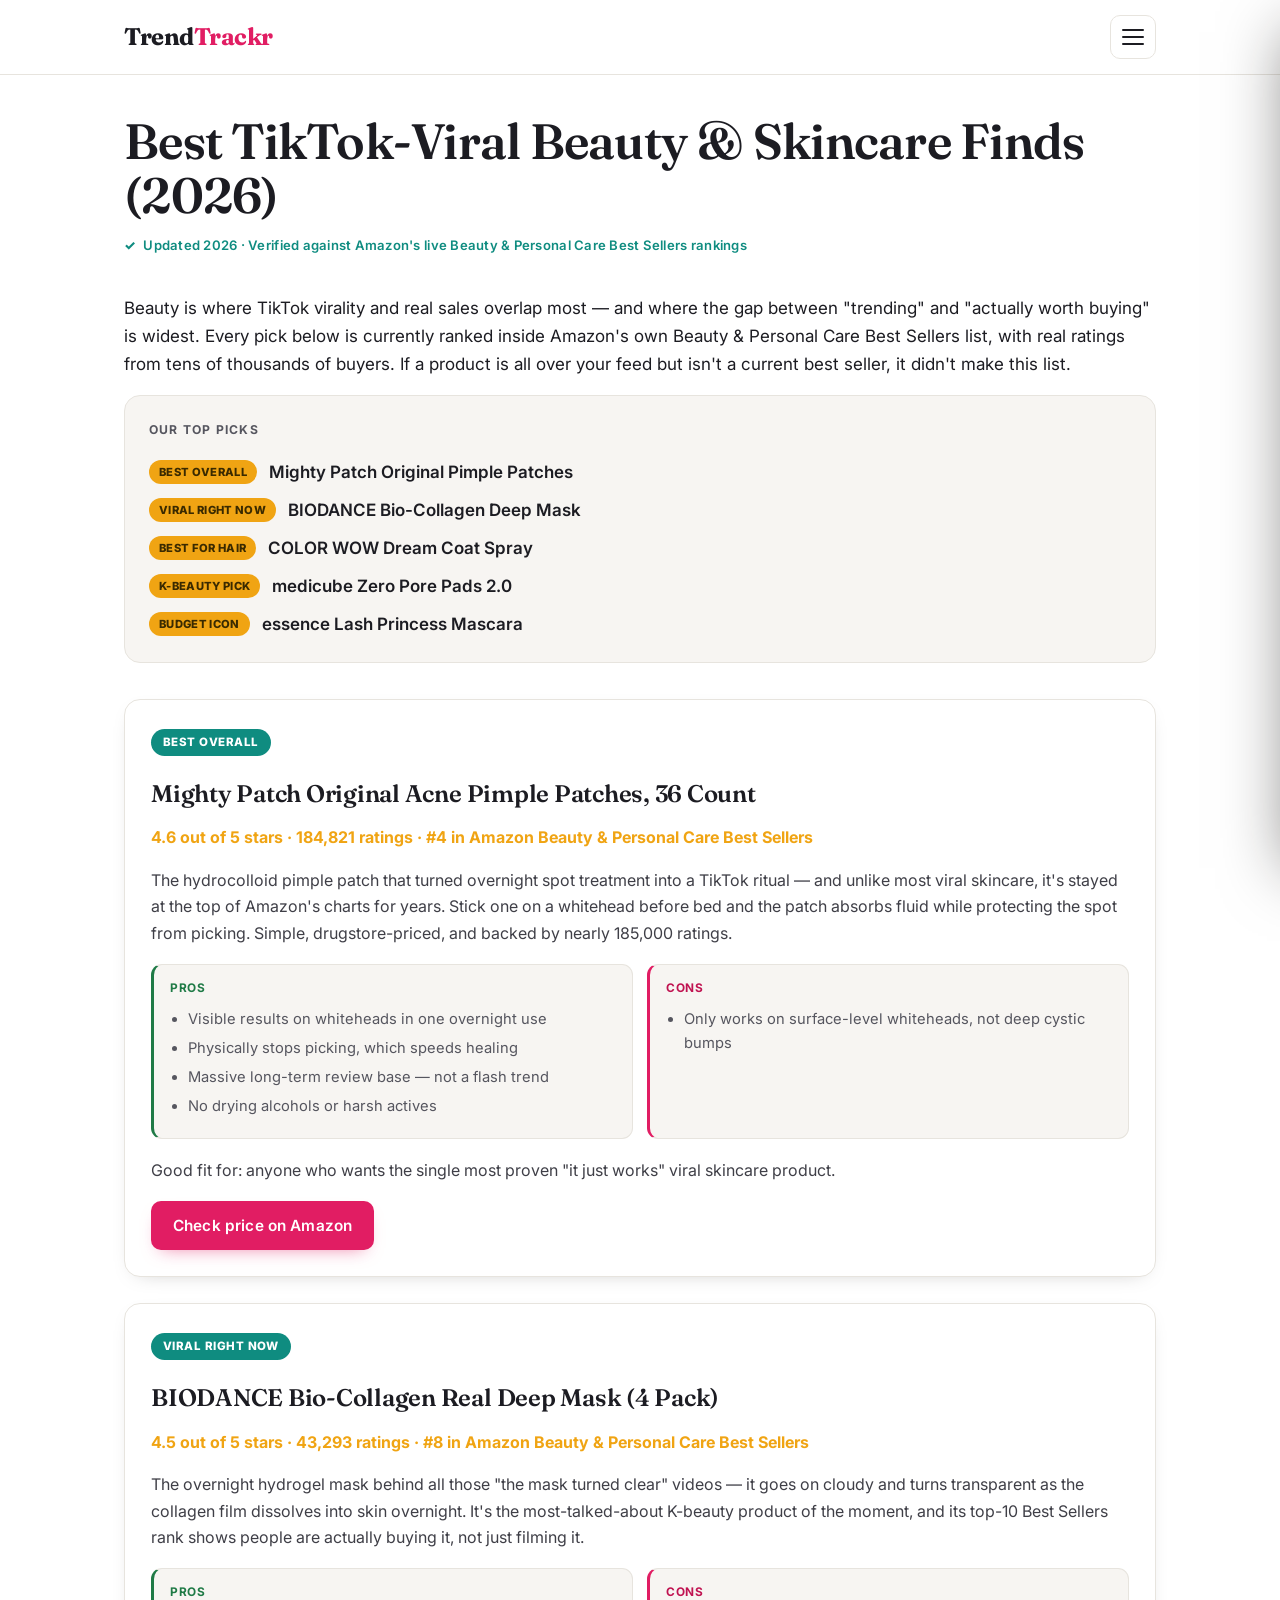
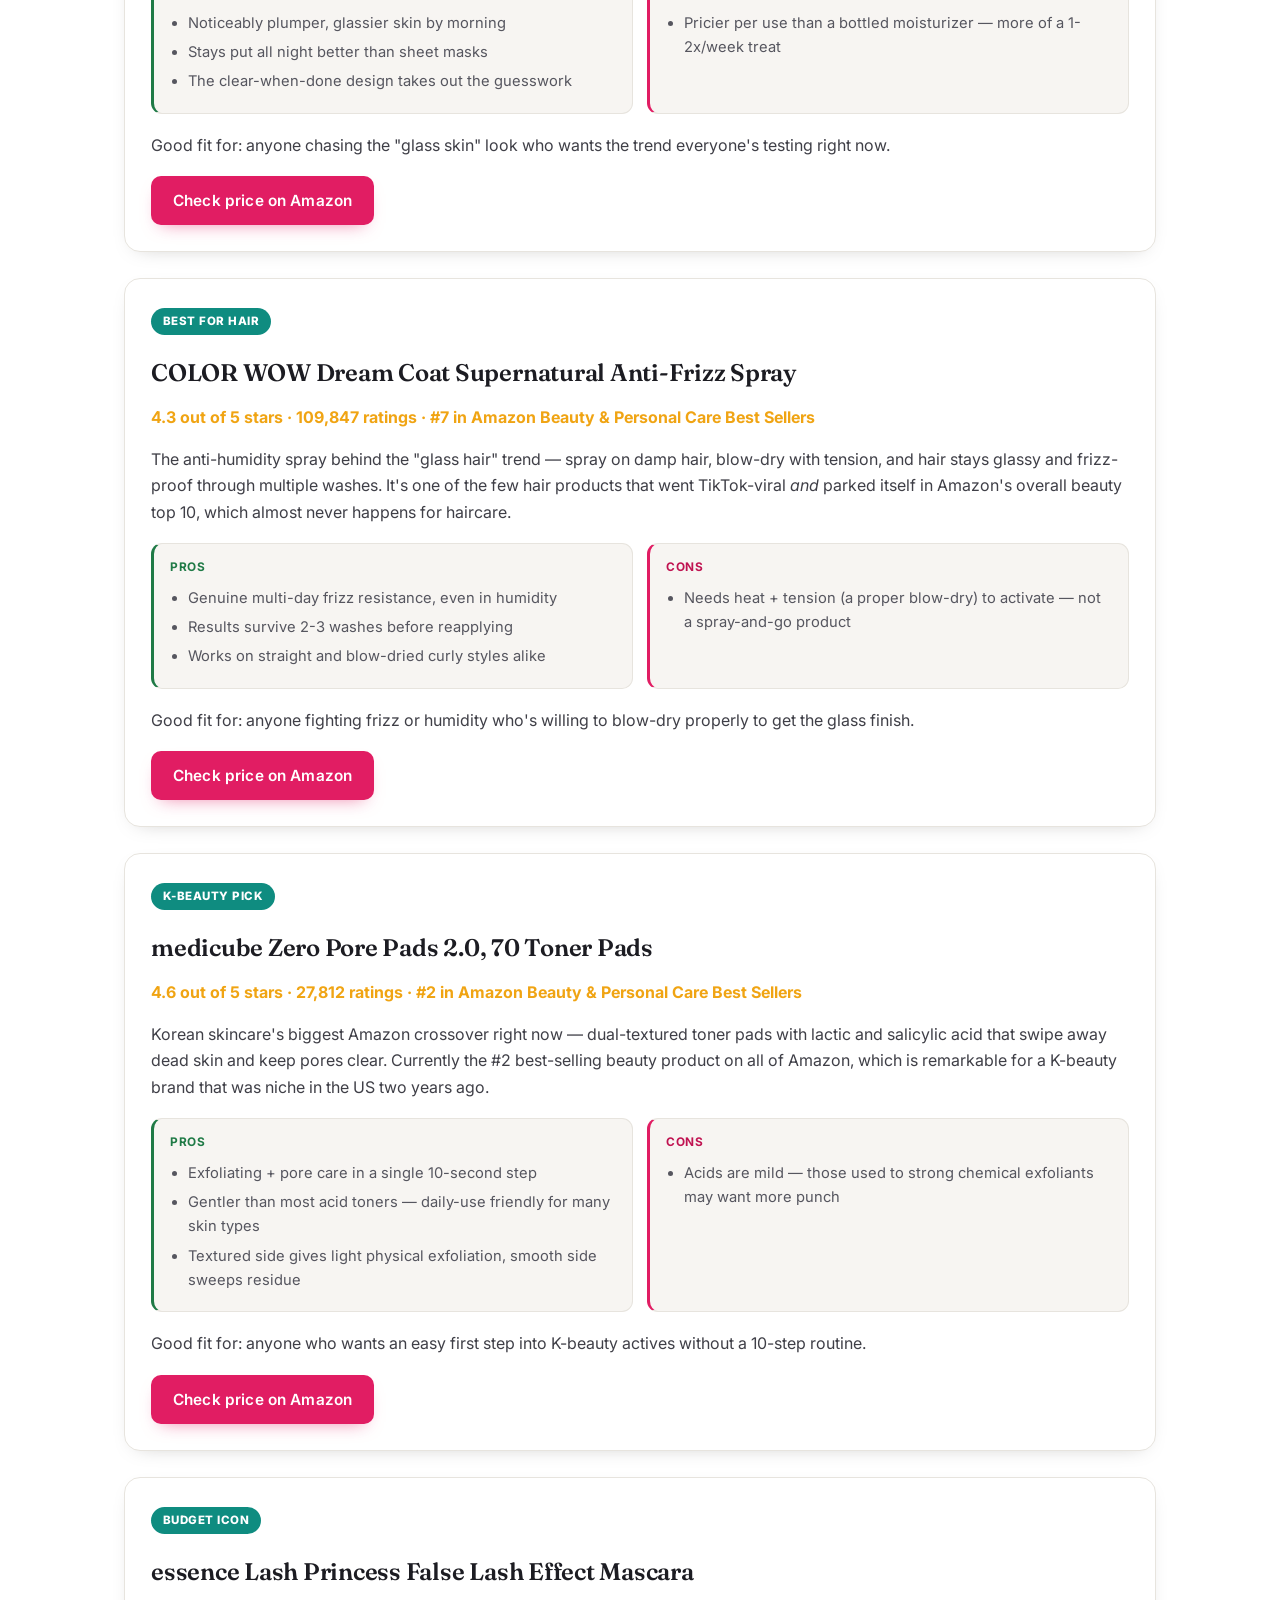
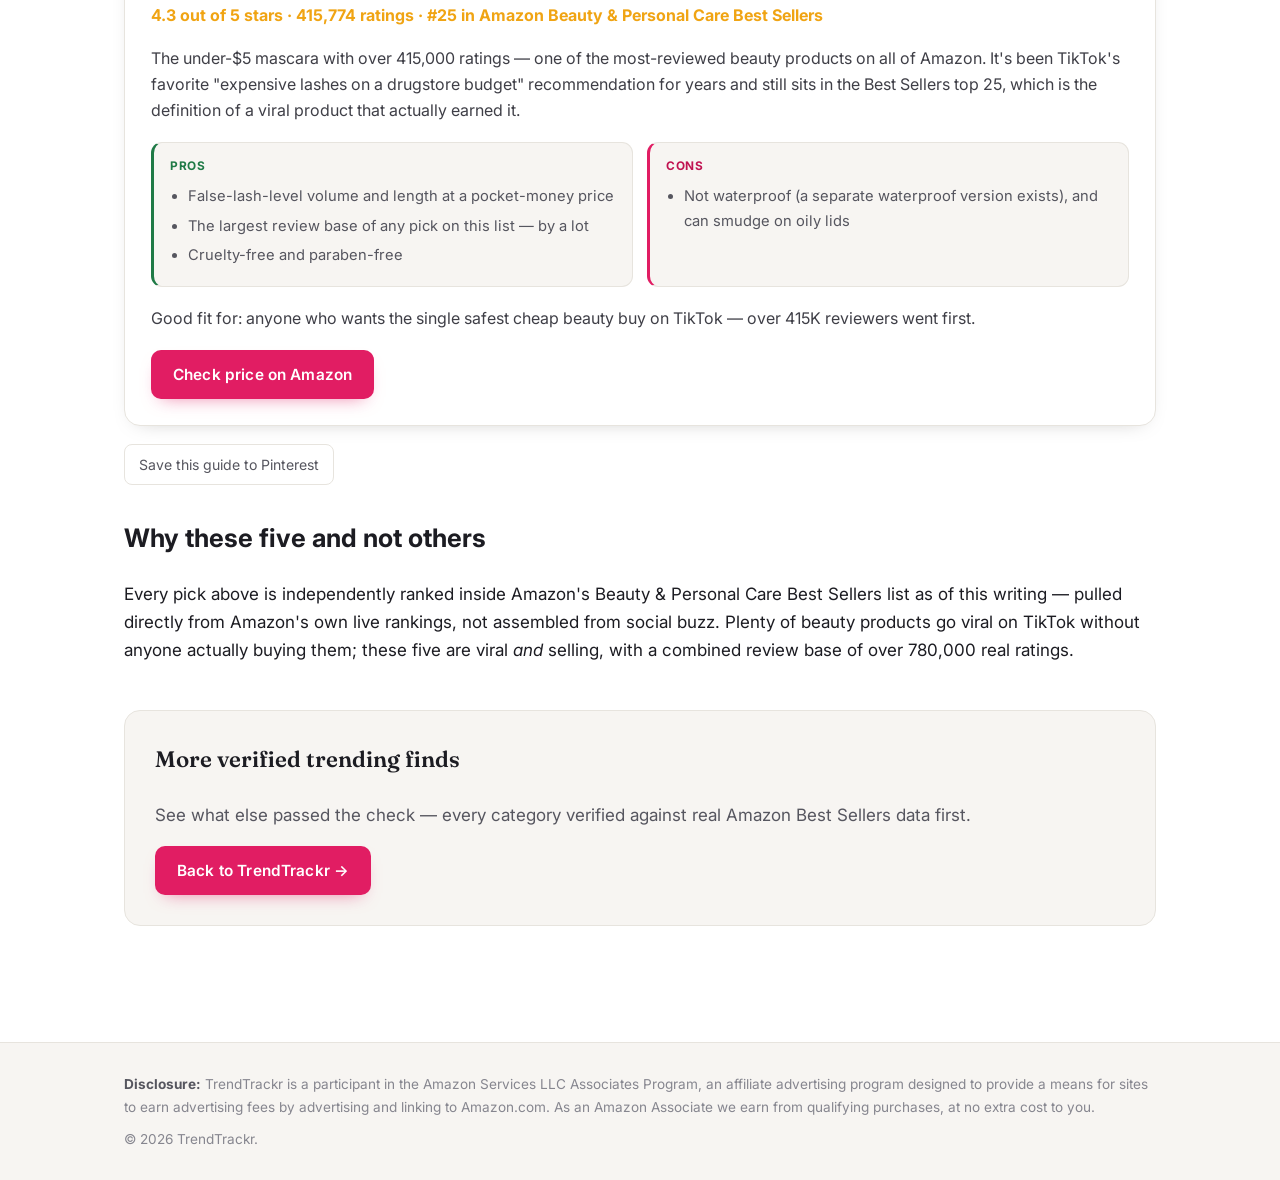
==== commit 1382db9b: "Add product photos to 8 articles (thumbnails + compare pics); remove top disclosure" ====
--- a/articles/best-tiktok-viral-beauty-skincare.html
+++ b/articles/best-tiktok-viral-beauty-skincare.html
@@ -1,9 +1,8 @@
 <!DOCTYPE html>
-<html lang="en">
-<head>
+<html lang="en"><head>
 <meta charset="UTF-8">
 <meta name="viewport" content="width=device-width, initial-scale=1.0">
-<title>Best TikTok-Viral Beauty & Skincare Finds (2026) | TrendTrackr</title>
+<title>Best TikTok-Viral Beauty &amp; Skincare Finds (2026) | TrendTrackr</title>
 <meta name="description" content="The TikTok-viral beauty and skincare products people are actually buying in 2026 — Mighty Patch, BIODANCE, COLOR WOW, medicube, and essence, all verified as current Amazon Best Sellers.">
 <meta property="og:type" content="article">
 <meta property="og:title" content="Best TikTok-Viral Beauty &amp; Skincare Finds (2026) | TrendTrackr">
@@ -19,7 +18,7 @@
 <link rel="stylesheet" href="../css/style.css">
 
 <!-- ================= ANALYTICS TRACKERS ================= -->
-<script async src="https://www.googletagmanager.com/gtag/js?id=G-QZNTTBBY76"></script>
+<script async="" src="https://www.googletagmanager.com/gtag/js?id=G-QZNTTBBY76"></script>
 <script>
   window.dataLayer = window.dataLayer || [];
   function gtag(){dataLayer.push(arguments);}
@@ -78,7 +77,7 @@
 <main>
 <article>
 <h1>Best TikTok-Viral Beauty &amp; Skincare Finds (2026)</h1>
-<p class="meta">Updated 2026 &middot; Verified against Amazon's live Beauty &amp; Personal Care Best Sellers rankings</p>
+<p class="meta">Updated 2026 · Verified against Amazon's live Beauty &amp; Personal Care Best Sellers rankings</p>
 
 <p>Beauty is where TikTok virality and real sales overlap most — and where the gap between "trending" and "actually worth buying" is widest. Every pick below is currently ranked inside Amazon's own Beauty &amp; Personal Care Best Sellers list, with real ratings from tens of thousands of buyers. If a product is all over your feed but isn't a current best seller, it didn't make this list.</p>
 
@@ -96,7 +95,7 @@
 <div class="product" id="mightypatch">
 <span class="pick-tag">Best Overall</span>
 <h3><a href="https://www.amazon.com/dp/B074PVTPBW?tag=jcallahan1542-20" target="_blank" rel="nofollow sponsored noopener" style="color:inherit; text-decoration:none;" onclick="ttTrack('affiliate_click','mightypatch_title')">Mighty Patch Original Acne Pimple Patches, 36 Count</a></h3>
-<p class="rating">4.6 out of 5 stars &middot; 184,821 ratings &middot; #4 in Amazon Beauty &amp; Personal Care Best Sellers</p>
+<p class="rating">4.6 out of 5 stars · 184,821 ratings · #4 in Amazon Beauty &amp; Personal Care Best Sellers</p>
 <p>The hydrocolloid pimple patch that turned overnight spot treatment into a TikTok ritual — and unlike most viral skincare, it's stayed at the top of Amazon's charts for years. Stick one on a whitehead before bed and the patch absorbs fluid while protecting the spot from picking. Simple, drugstore-priced, and backed by nearly 185,000 ratings.</p>
 <div class="pros-cons">
 <div class="pros"><h4>Pros</h4><ul><li>Visible results on whiteheads in one overnight use</li><li>Physically stops picking, which speeds healing</li><li>Massive long-term review base — not a flash trend</li><li>No drying alcohols or harsh actives</li></ul></div>
@@ -109,7 +108,7 @@
 <div class="product" id="biodance">
 <span class="pick-tag">Viral Right Now</span>
 <h3><a href="https://www.amazon.com/dp/B0B2RM68G2?tag=jcallahan1542-20" target="_blank" rel="nofollow sponsored noopener" style="color:inherit; text-decoration:none;" onclick="ttTrack('affiliate_click','biodance_title')">BIODANCE Bio-Collagen Real Deep Mask (4 Pack)</a></h3>
-<p class="rating">4.5 out of 5 stars &middot; 43,293 ratings &middot; #8 in Amazon Beauty &amp; Personal Care Best Sellers</p>
+<p class="rating">4.5 out of 5 stars · 43,293 ratings · #8 in Amazon Beauty &amp; Personal Care Best Sellers</p>
 <p>The overnight hydrogel mask behind all those "the mask turned clear" videos — it goes on cloudy and turns transparent as the collagen film dissolves into skin overnight. It's the most-talked-about K-beauty product of the moment, and its top-10 Best Sellers rank shows people are actually buying it, not just filming it.</p>
 <div class="pros-cons">
 <div class="pros"><h4>Pros</h4><ul><li>Noticeably plumper, glassier skin by morning</li><li>Stays put all night better than sheet masks</li><li>The clear-when-done design takes out the guesswork</li></ul></div>
@@ -122,7 +121,7 @@
 <div class="product" id="colorwow">
 <span class="pick-tag">Best for Hair</span>
 <h3><a href="https://www.amazon.com/dp/B07FJ783ZG?tag=jcallahan1542-20" target="_blank" rel="nofollow sponsored noopener" style="color:inherit; text-decoration:none;" onclick="ttTrack('affiliate_click','colorwow_title')">COLOR WOW Dream Coat Supernatural Anti-Frizz Spray</a></h3>
-<p class="rating">4.3 out of 5 stars &middot; 109,847 ratings &middot; #7 in Amazon Beauty &amp; Personal Care Best Sellers</p>
+<p class="rating">4.3 out of 5 stars · 109,847 ratings · #7 in Amazon Beauty &amp; Personal Care Best Sellers</p>
 <p>The anti-humidity spray behind the "glass hair" trend — spray on damp hair, blow-dry with tension, and hair stays glassy and frizz-proof through multiple washes. It's one of the few hair products that went TikTok-viral <em>and</em> parked itself in Amazon's overall beauty top 10, which almost never happens for haircare.</p>
 <div class="pros-cons">
 <div class="pros"><h4>Pros</h4><ul><li>Genuine multi-day frizz resistance, even in humidity</li><li>Results survive 2-3 washes before reapplying</li><li>Works on straight and blow-dried curly styles alike</li></ul></div>
@@ -135,7 +134,7 @@
 <div class="product" id="medicube">
 <span class="pick-tag">K-Beauty Pick</span>
 <h3><a href="https://www.amazon.com/dp/B09V7Z4TJG?tag=jcallahan1542-20" target="_blank" rel="nofollow sponsored noopener" style="color:inherit; text-decoration:none;" onclick="ttTrack('affiliate_click','medicube_title')">medicube Zero Pore Pads 2.0, 70 Toner Pads</a></h3>
-<p class="rating">4.6 out of 5 stars &middot; 27,812 ratings &middot; #2 in Amazon Beauty &amp; Personal Care Best Sellers</p>
+<p class="rating">4.6 out of 5 stars · 27,812 ratings · #2 in Amazon Beauty &amp; Personal Care Best Sellers</p>
 <p>Korean skincare's biggest Amazon crossover right now — dual-textured toner pads with lactic and salicylic acid that swipe away dead skin and keep pores clear. Currently the #2 best-selling beauty product on all of Amazon, which is remarkable for a K-beauty brand that was niche in the US two years ago.</p>
 <div class="pros-cons">
 <div class="pros"><h4>Pros</h4><ul><li>Exfoliating + pore care in a single 10-second step</li><li>Gentler than most acid toners — daily-use friendly for many skin types</li><li>Textured side gives light physical exfoliation, smooth side sweeps residue</li></ul></div>
@@ -148,7 +147,7 @@
 <div class="product" id="essence">
 <span class="pick-tag">Budget Icon</span>
 <h3><a href="https://www.amazon.com/dp/B00T0C9XRK?tag=jcallahan1542-20" target="_blank" rel="nofollow sponsored noopener" style="color:inherit; text-decoration:none;" onclick="ttTrack('affiliate_click','essence_title')">essence Lash Princess False Lash Effect Mascara</a></h3>
-<p class="rating">4.3 out of 5 stars &middot; 415,774 ratings &middot; #25 in Amazon Beauty &amp; Personal Care Best Sellers</p>
+<p class="rating">4.3 out of 5 stars · 415,774 ratings · #25 in Amazon Beauty &amp; Personal Care Best Sellers</p>
 <p>The under-$5 mascara with over 415,000 ratings — one of the most-reviewed beauty products on all of Amazon. It's been TikTok's favorite "expensive lashes on a drugstore budget" recommendation for years and still sits in the Best Sellers top 25, which is the definition of a viral product that actually earned it.</p>
 <div class="pros-cons">
 <div class="pros"><h4>Pros</h4><ul><li>False-lash-level volume and length at a pocket-money price</li><li>The largest review base of any pick on this list — by a lot</li><li>Cruelty-free and paraben-free</li></ul></div>
@@ -159,9 +158,7 @@
 </div>
 
 <div style="margin: -8px 0 32px;">
-<a href="https://www.pinterest.com/pin/create/button/?url=https://jcallahan10.github.io/trendtrackr/articles/best-tiktok-viral-beauty-skincare.html&media=https://jcallahan10.github.io/trendtrackr/images/pin-beauty-skincare.png&description=TikTok%20Viral%20Beauty%20%26%20Skincare%202026%3A%20Mighty%20Patch%2C%20BIODANCE%20collagen%20mask%2C%20COLOR%20WOW%20Dream%20Coat%2C%20medicube%20%26%20essence%20Lash%20Princess%20%E2%80%94%20all%20verified%20against%20real%20Amazon%20Best%20Seller%20rankings"
-   target="_blank" rel="noopener" onclick="ttTrack('share_click','pinterest_pin_it_beauty')"
-   style="display:inline-flex; align-items:center; gap:8px; color:var(--muted); text-decoration:none; font-size:0.88rem; border:1px solid var(--border); border-radius:8px; padding:8px 14px;">
+<a href="https://www.pinterest.com/pin/create/button/?url=https://jcallahan10.github.io/trendtrackr/articles/best-tiktok-viral-beauty-skincare.html&amp;media=https://jcallahan10.github.io/trendtrackr/images/pin-beauty-skincare.png&amp;description=TikTok%20Viral%20Beauty%20%26%20Skincare%202026%3A%20Mighty%20Patch%2C%20BIODANCE%20collagen%20mask%2C%20COLOR%20WOW%20Dream%20Coat%2C%20medicube%20%26%20essence%20Lash%20Princess%20%E2%80%94%20all%20verified%20against%20real%20Amazon%20Best%20Seller%20rankings" target="_blank" rel="noopener" onclick="ttTrack('share_click','pinterest_pin_it_beauty')" style="display:inline-flex; align-items:center; gap:8px; color:var(--muted); text-decoration:none; font-size:0.88rem; border:1px solid var(--border); border-radius:8px; padding:8px 14px;">
    Save this guide to Pinterest
 </a>
 </div>
@@ -172,7 +169,7 @@
 <div class="cta">
 <h3>More verified trending finds</h3>
 <p>See what else passed the check — every category verified against real Amazon Best Sellers data first.</p>
-<a class="btn" href="../index.html">Back to TrendTrackr &rarr;</a>
+<a class="btn" href="../index.html">Back to TrendTrackr →</a>
 </div>
 </article>
 </main>
@@ -180,9 +177,10 @@
 <footer class="site">
 <div class="wrap">
 <p style="margin: 0 0 10px;"><strong>Disclosure:</strong> TrendTrackr is a participant in the Amazon Services LLC Associates Program, an affiliate advertising program designed to provide a means for sites to earn advertising fees by advertising and linking to Amazon.com. As an Amazon Associate we earn from qualifying purchases, at no extra cost to you.</p>
-<p style="margin:0;">&copy; 2026 TrendTrackr.</p>
+<p style="margin:0;">© 2026 TrendTrackr.</p>
 </div>
 </footer>
 
-</body>
-</html>
+
+
+</body></html>
--- a/css/style.css
+++ b/css/style.css
@@ -78,12 +78,42 @@
   letter-spacing: -0.02em; color: var(--ink);
 }
 .logo span { color: var(--brand); }
-nav.site { display: flex; gap: 6px 20px; flex-wrap: wrap; }
+/* ---- Hamburger + right-side slide-out drawer nav ---- */
+.nav-toggle { position: absolute; width: 1px; height: 1px; opacity: 0; }
+.nav-burger {
+  display: inline-flex; flex-direction: column; justify-content: center; gap: 5px;
+  width: 46px; height: 44px; padding: 0 11px; margin-left: auto; cursor: pointer;
+  border: 1px solid var(--border); border-radius: 10px; background: #fff;
+  transition: border-color .15s ease;
+}
+.nav-burger:hover { border-color: var(--border-lift); }
+.nav-burger span { display: block; height: 2px; width: 100%; background: var(--ink); border-radius: 2px; transition: transform .25s ease, opacity .2s ease; }
+
+nav.site {
+  position: fixed; top: 0; right: 0; z-index: 60;
+  height: 100vh; width: min(330px, 86vw);
+  background: #fff; border-left: 1px solid var(--border);
+  box-shadow: -24px 0 60px -32px rgba(20,18,15,0.5);
+  display: flex; flex-direction: column; gap: 2px;
+  padding: 80px 20px 28px; overflow-y: auto;
+  transform: translateX(100%); transition: transform .3s cubic-bezier(.4,0,.2,1);
+}
+.nav-head { font-size: 0.7rem; font-weight: 700; text-transform: uppercase; letter-spacing: 0.12em; color: var(--muted-2); padding: 0 12px 10px; }
 nav.site a {
-  color: var(--muted); text-decoration: none; font-weight: 500; font-size: 0.9rem;
-  transition: color .15s ease;
-}
-nav.site a:hover { color: var(--brand-ink); }
+  color: var(--ink); text-decoration: none; font-weight: 500; font-size: 1rem;
+  padding: 12px; border-radius: 9px; transition: background .15s ease, color .15s ease;
+}
+nav.site a:hover { background: var(--bg-alt); color: var(--brand-ink); }
+
+.nav-scrim {
+  position: fixed; inset: 0; z-index: 55; background: rgba(20,18,15,0.4);
+  opacity: 0; pointer-events: none; transition: opacity .3s ease; cursor: pointer;
+}
+.nav-toggle:checked ~ nav.site { transform: translateX(0); }
+.nav-toggle:checked ~ .nav-scrim { opacity: 1; pointer-events: auto; }
+.nav-toggle:checked ~ .nav-burger span:nth-child(1) { transform: translateY(7px) rotate(45deg); }
+.nav-toggle:checked ~ .nav-burger span:nth-child(2) { opacity: 0; }
+.nav-toggle:checked ~ .nav-burger span:nth-child(3) { transform: translateY(-7px) rotate(-45deg); }
 
 /* ---------- Main / hero ---------- */
 main { max-width: 1080px; margin: 0 auto; padding: 40px 24px 96px; }
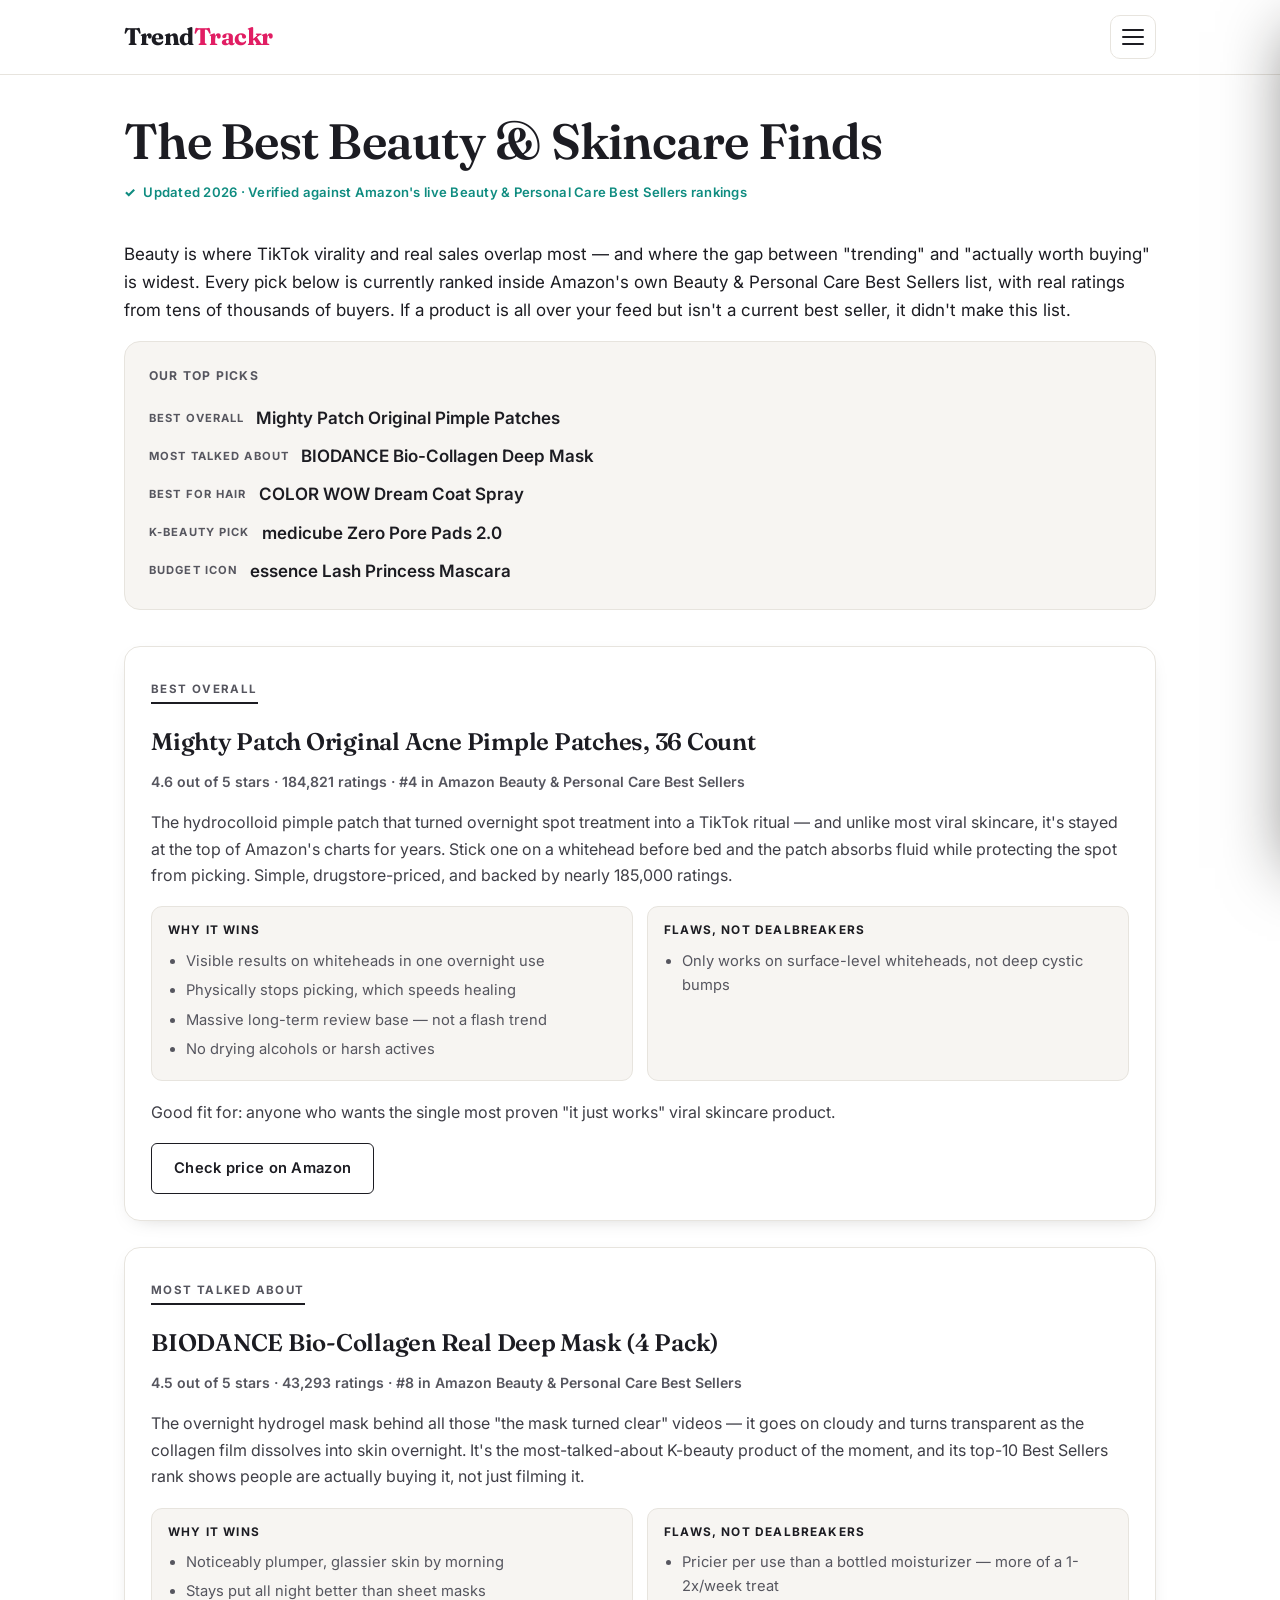
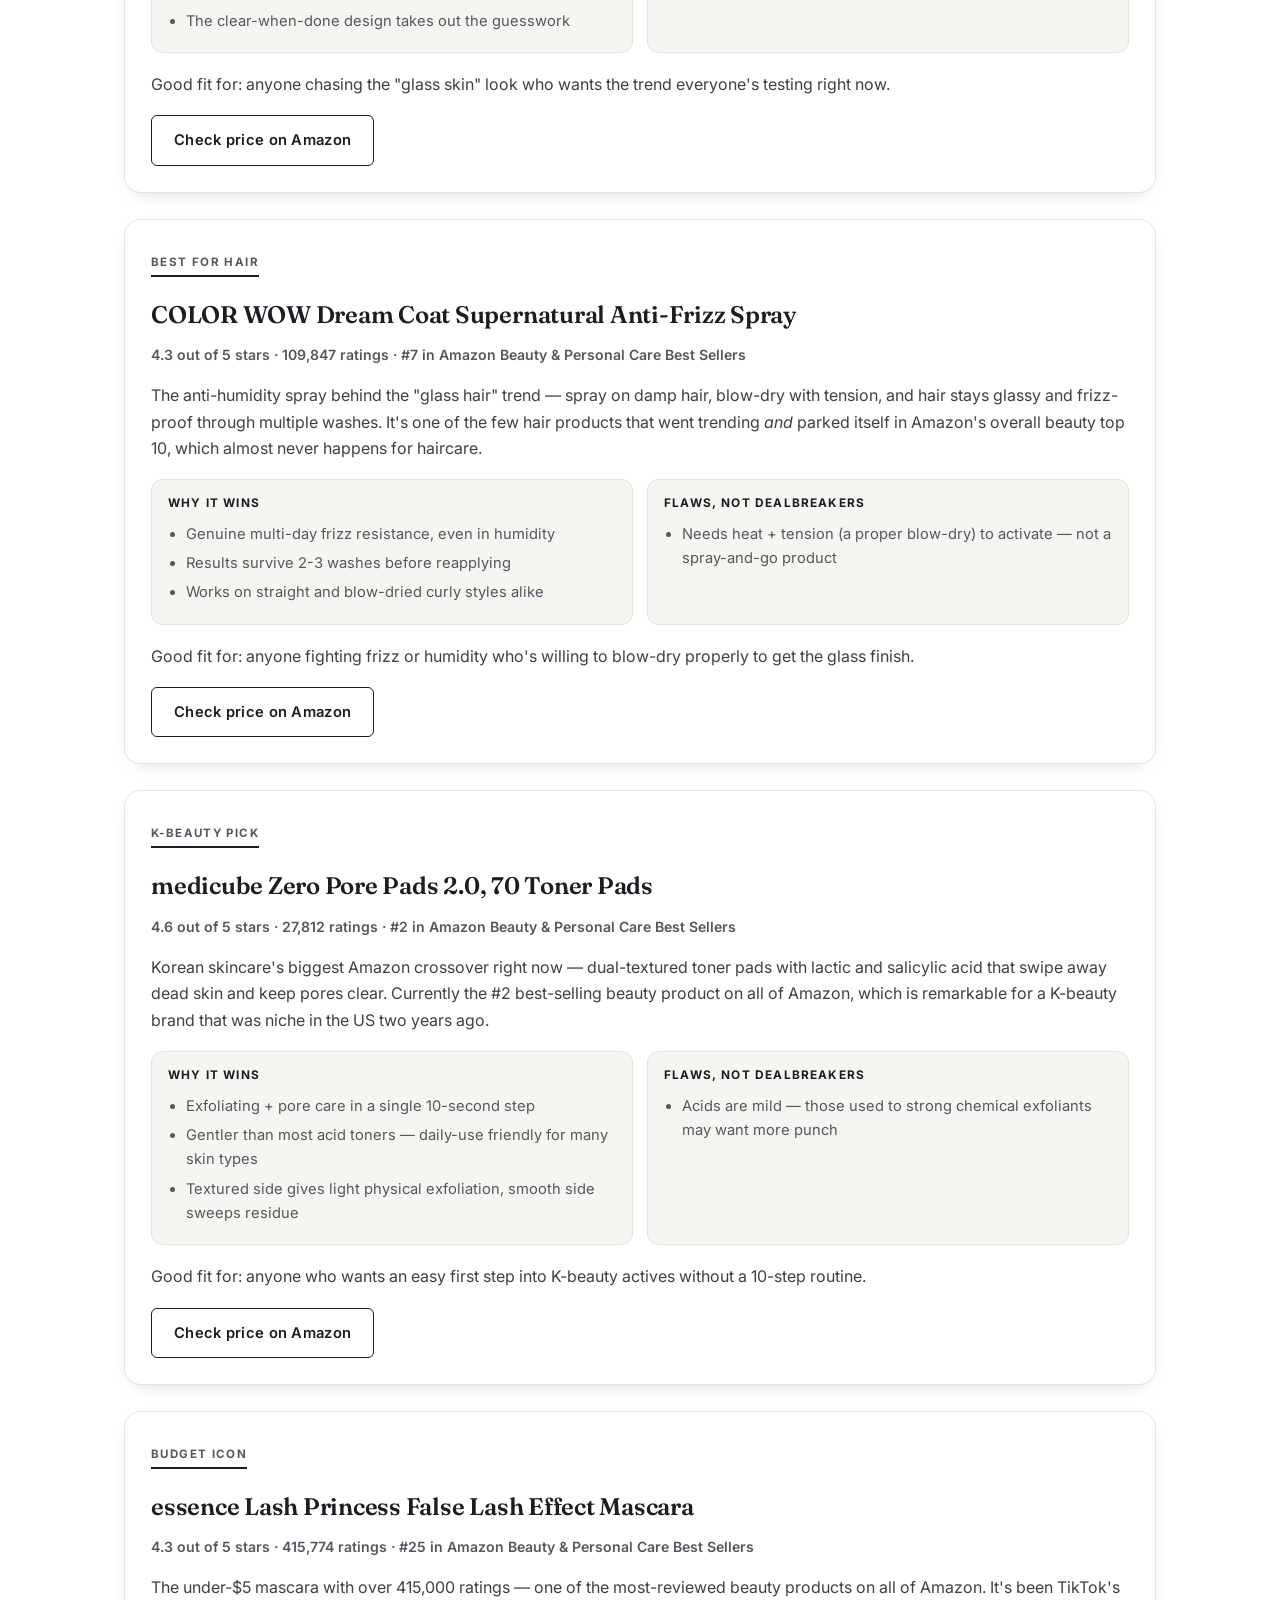
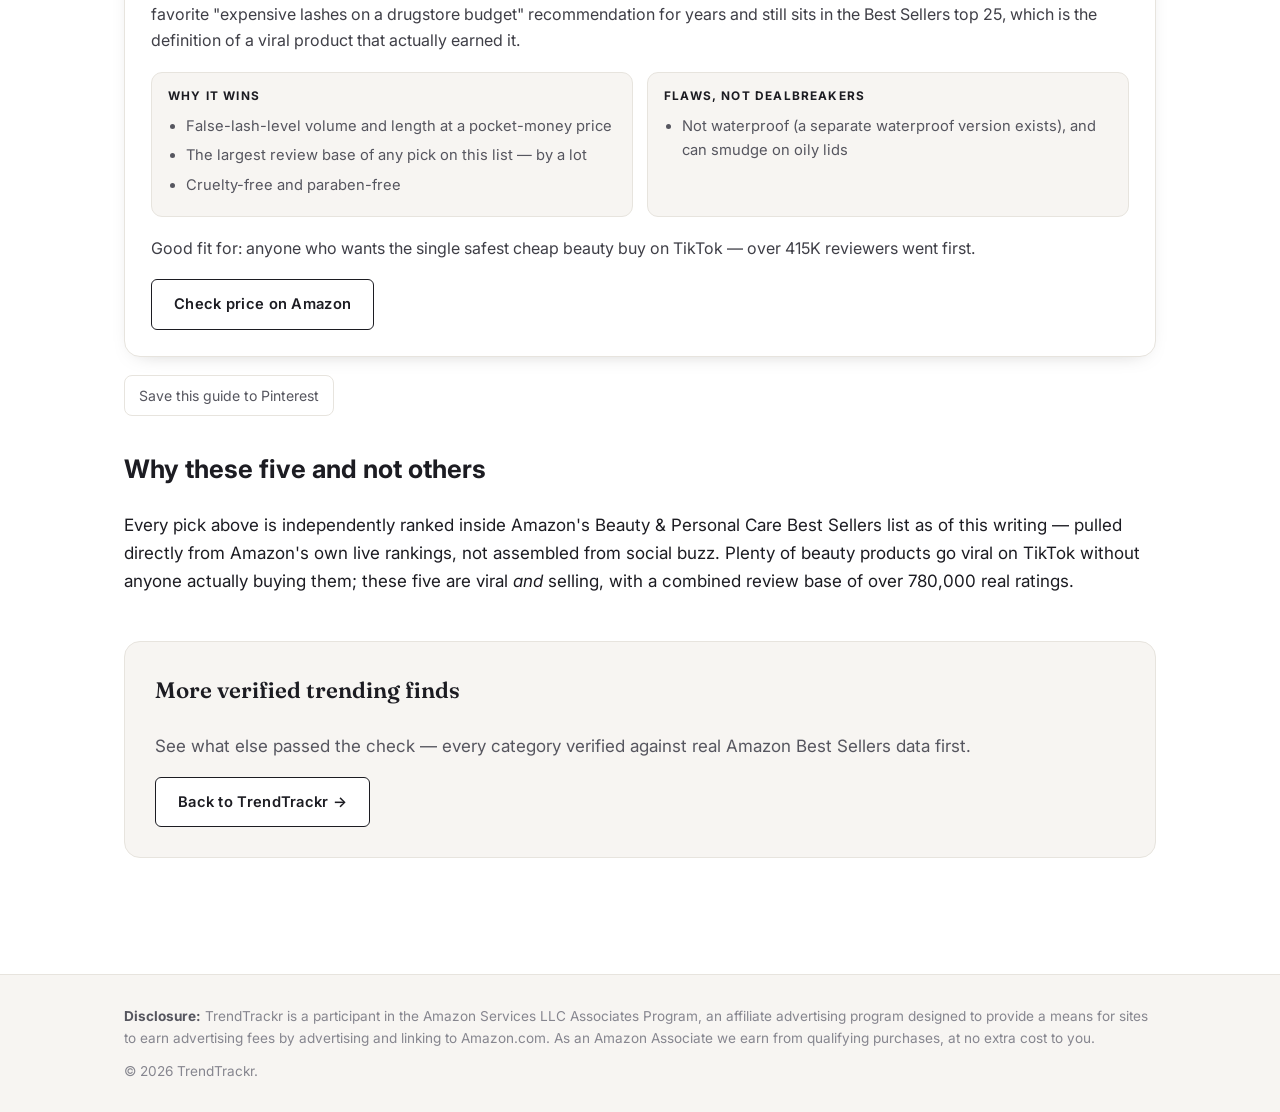
==== commit 0e6c3761: "Quiet-authority redesign (3/3: all 11 guides)" ====
--- a/articles/best-tiktok-viral-beauty-skincare.html
+++ b/articles/best-tiktok-viral-beauty-skincare.html
@@ -49,6 +49,58 @@
   });
 </script>
 <!-- /================= END ANALYTICS TRACKERS ================= -->
+<link rel="canonical" href="https://jcallahan10.github.io/trendtrackr/articles/best-tiktok-viral-beauty-skincare.html">
+<script type="application/ld+json">
+{
+  "@context": "https://schema.org",
+  "@type": "Article",
+  "headline": "Best TikTok-Viral Beauty & Skincare Finds (2026) | TrendTrackr",
+  "description": "Mighty Patch, BIODANCE, COLOR WOW, medicube, and essence — all five independently verified as current Amazon Beauty Best Sellers, not just social buzz.",
+  "image": [
+    "https://jcallahan10.github.io/trendtrackr/images/pin-beauty-skincare.png",
+    "https://jcallahan10.github.io/trendtrackr/images/og-beauty-skincare.png"
+  ],
+  "author": {
+    "@type": "Organization",
+    "name": "TrendTrackr",
+    "url": "https://jcallahan10.github.io/trendtrackr/"
+  },
+  "publisher": {
+    "@type": "Organization",
+    "name": "TrendTrackr",
+    "logo": {
+      "@type": "ImageObject",
+      "url": "https://jcallahan10.github.io/trendtrackr/images/logo.png"
+    }
+  },
+  "mainEntityOfPage": {
+    "@type": "WebPage",
+    "@id": "https://jcallahan10.github.io/trendtrackr/articles/best-tiktok-viral-beauty-skincare.html"
+  },
+  "datePublished": "2026-07-18",
+  "dateModified": "2026-07-29"
+}
+</script>
+<script type="application/ld+json">
+{
+  "@context": "https://schema.org",
+  "@type": "BreadcrumbList",
+  "itemListElement": [
+    {
+      "@type": "ListItem",
+      "position": 1,
+      "name": "Home",
+      "item": "https://jcallahan10.github.io/trendtrackr/"
+    },
+    {
+      "@type": "ListItem",
+      "position": 2,
+      "name": "Beauty & Skincare",
+      "item": "https://jcallahan10.github.io/trendtrackr/articles/best-tiktok-viral-beauty-skincare.html"
+    }
+  ]
+}
+</script>
 </head>
 <body>
 
@@ -76,7 +128,7 @@
 
 <main>
 <article>
-<h1>Best TikTok-Viral Beauty &amp; Skincare Finds (2026)</h1>
+<h1>The Best Beauty &amp; Skincare Finds</h1>
 <p class="meta">Updated 2026 · Verified against Amazon's live Beauty &amp; Personal Care Best Sellers rankings</p>
 
 <p>Beauty is where TikTok virality and real sales overlap most — and where the gap between "trending" and "actually worth buying" is widest. Every pick below is currently ranked inside Amazon's own Beauty &amp; Personal Care Best Sellers list, with real ratings from tens of thousands of buyers. If a product is all over your feed but isn't a current best seller, it didn't make this list.</p>
@@ -85,7 +137,7 @@
 <h2>Our Top Picks</h2>
 <ul>
 <li><span class="qp-label">Best Overall</span> <a href="#mightypatch">Mighty Patch Original Pimple Patches</a></li>
-<li><span class="qp-label">Viral Right Now</span> <a href="#biodance">BIODANCE Bio-Collagen Deep Mask</a></li>
+<li><span class="qp-label">Most talked about</span> <a href="#biodance">BIODANCE Bio-Collagen Deep Mask</a></li>
 <li><span class="qp-label">Best for Hair</span> <a href="#colorwow">COLOR WOW Dream Coat Spray</a></li>
 <li><span class="qp-label">K-Beauty Pick</span> <a href="#medicube">medicube Zero Pore Pads 2.0</a></li>
 <li><span class="qp-label">Budget Icon</span> <a href="#essence">essence Lash Princess Mascara</a></li>
@@ -98,21 +150,21 @@
 <p class="rating">4.6 out of 5 stars · 184,821 ratings · #4 in Amazon Beauty &amp; Personal Care Best Sellers</p>
 <p>The hydrocolloid pimple patch that turned overnight spot treatment into a TikTok ritual — and unlike most viral skincare, it's stayed at the top of Amazon's charts for years. Stick one on a whitehead before bed and the patch absorbs fluid while protecting the spot from picking. Simple, drugstore-priced, and backed by nearly 185,000 ratings.</p>
 <div class="pros-cons">
-<div class="pros"><h4>Pros</h4><ul><li>Visible results on whiteheads in one overnight use</li><li>Physically stops picking, which speeds healing</li><li>Massive long-term review base — not a flash trend</li><li>No drying alcohols or harsh actives</li></ul></div>
-<div class="cons"><h4>Cons</h4><ul><li>Only works on surface-level whiteheads, not deep cystic bumps</li></ul></div>
+<div class="pros"><h4>Why it wins</h4><ul><li>Visible results on whiteheads in one overnight use</li><li>Physically stops picking, which speeds healing</li><li>Massive long-term review base — not a flash trend</li><li>No drying alcohols or harsh actives</li></ul></div>
+<div class="cons"><h4>Flaws, not dealbreakers</h4><ul><li>Only works on surface-level whiteheads, not deep cystic bumps</li></ul></div>
 </div>
 <p class="price-note">Good fit for: anyone who wants the single most proven "it just works" viral skincare product.</p>
 <a class="btn" href="https://www.amazon.com/dp/B074PVTPBW?tag=jcallahan1542-20" target="_blank" rel="nofollow sponsored noopener" onclick="ttTrack('affiliate_click','mightypatch_button')">Check price on Amazon</a>
 </div>
 
 <div class="product" id="biodance">
-<span class="pick-tag">Viral Right Now</span>
+<span class="pick-tag">Most talked about</span>
 <h3><a href="https://www.amazon.com/dp/B0B2RM68G2?tag=jcallahan1542-20" target="_blank" rel="nofollow sponsored noopener" style="color:inherit; text-decoration:none;" onclick="ttTrack('affiliate_click','biodance_title')">BIODANCE Bio-Collagen Real Deep Mask (4 Pack)</a></h3>
 <p class="rating">4.5 out of 5 stars · 43,293 ratings · #8 in Amazon Beauty &amp; Personal Care Best Sellers</p>
 <p>The overnight hydrogel mask behind all those "the mask turned clear" videos — it goes on cloudy and turns transparent as the collagen film dissolves into skin overnight. It's the most-talked-about K-beauty product of the moment, and its top-10 Best Sellers rank shows people are actually buying it, not just filming it.</p>
 <div class="pros-cons">
-<div class="pros"><h4>Pros</h4><ul><li>Noticeably plumper, glassier skin by morning</li><li>Stays put all night better than sheet masks</li><li>The clear-when-done design takes out the guesswork</li></ul></div>
-<div class="cons"><h4>Cons</h4><ul><li>Pricier per use than a bottled moisturizer — more of a 1-2x/week treat</li></ul></div>
+<div class="pros"><h4>Why it wins</h4><ul><li>Noticeably plumper, glassier skin by morning</li><li>Stays put all night better than sheet masks</li><li>The clear-when-done design takes out the guesswork</li></ul></div>
+<div class="cons"><h4>Flaws, not dealbreakers</h4><ul><li>Pricier per use than a bottled moisturizer — more of a 1-2x/week treat</li></ul></div>
 </div>
 <p class="price-note">Good fit for: anyone chasing the "glass skin" look who wants the trend everyone's testing right now.</p>
 <a class="btn" href="https://www.amazon.com/dp/B0B2RM68G2?tag=jcallahan1542-20" target="_blank" rel="nofollow sponsored noopener" onclick="ttTrack('affiliate_click','biodance_button')">Check price on Amazon</a>
@@ -122,10 +174,10 @@
 <span class="pick-tag">Best for Hair</span>
 <h3><a href="https://www.amazon.com/dp/B07FJ783ZG?tag=jcallahan1542-20" target="_blank" rel="nofollow sponsored noopener" style="color:inherit; text-decoration:none;" onclick="ttTrack('affiliate_click','colorwow_title')">COLOR WOW Dream Coat Supernatural Anti-Frizz Spray</a></h3>
 <p class="rating">4.3 out of 5 stars · 109,847 ratings · #7 in Amazon Beauty &amp; Personal Care Best Sellers</p>
-<p>The anti-humidity spray behind the "glass hair" trend — spray on damp hair, blow-dry with tension, and hair stays glassy and frizz-proof through multiple washes. It's one of the few hair products that went TikTok-viral <em>and</em> parked itself in Amazon's overall beauty top 10, which almost never happens for haircare.</p>
-<div class="pros-cons">
-<div class="pros"><h4>Pros</h4><ul><li>Genuine multi-day frizz resistance, even in humidity</li><li>Results survive 2-3 washes before reapplying</li><li>Works on straight and blow-dried curly styles alike</li></ul></div>
-<div class="cons"><h4>Cons</h4><ul><li>Needs heat + tension (a proper blow-dry) to activate — not a spray-and-go product</li></ul></div>
+<p>The anti-humidity spray behind the "glass hair" trend — spray on damp hair, blow-dry with tension, and hair stays glassy and frizz-proof through multiple washes. It's one of the few hair products that went trending <em>and</em> parked itself in Amazon's overall beauty top 10, which almost never happens for haircare.</p>
+<div class="pros-cons">
+<div class="pros"><h4>Why it wins</h4><ul><li>Genuine multi-day frizz resistance, even in humidity</li><li>Results survive 2-3 washes before reapplying</li><li>Works on straight and blow-dried curly styles alike</li></ul></div>
+<div class="cons"><h4>Flaws, not dealbreakers</h4><ul><li>Needs heat + tension (a proper blow-dry) to activate — not a spray-and-go product</li></ul></div>
 </div>
 <p class="price-note">Good fit for: anyone fighting frizz or humidity who's willing to blow-dry properly to get the glass finish.</p>
 <a class="btn" href="https://www.amazon.com/dp/B07FJ783ZG?tag=jcallahan1542-20" target="_blank" rel="nofollow sponsored noopener" onclick="ttTrack('affiliate_click','colorwow_button')">Check price on Amazon</a>
@@ -137,8 +189,8 @@
 <p class="rating">4.6 out of 5 stars · 27,812 ratings · #2 in Amazon Beauty &amp; Personal Care Best Sellers</p>
 <p>Korean skincare's biggest Amazon crossover right now — dual-textured toner pads with lactic and salicylic acid that swipe away dead skin and keep pores clear. Currently the #2 best-selling beauty product on all of Amazon, which is remarkable for a K-beauty brand that was niche in the US two years ago.</p>
 <div class="pros-cons">
-<div class="pros"><h4>Pros</h4><ul><li>Exfoliating + pore care in a single 10-second step</li><li>Gentler than most acid toners — daily-use friendly for many skin types</li><li>Textured side gives light physical exfoliation, smooth side sweeps residue</li></ul></div>
-<div class="cons"><h4>Cons</h4><ul><li>Acids are mild — those used to strong chemical exfoliants may want more punch</li></ul></div>
+<div class="pros"><h4>Why it wins</h4><ul><li>Exfoliating + pore care in a single 10-second step</li><li>Gentler than most acid toners — daily-use friendly for many skin types</li><li>Textured side gives light physical exfoliation, smooth side sweeps residue</li></ul></div>
+<div class="cons"><h4>Flaws, not dealbreakers</h4><ul><li>Acids are mild — those used to strong chemical exfoliants may want more punch</li></ul></div>
 </div>
 <p class="price-note">Good fit for: anyone who wants an easy first step into K-beauty actives without a 10-step routine.</p>
 <a class="btn" href="https://www.amazon.com/dp/B09V7Z4TJG?tag=jcallahan1542-20" target="_blank" rel="nofollow sponsored noopener" onclick="ttTrack('affiliate_click','medicube_button')">Check price on Amazon</a>
@@ -150,8 +202,8 @@
 <p class="rating">4.3 out of 5 stars · 415,774 ratings · #25 in Amazon Beauty &amp; Personal Care Best Sellers</p>
 <p>The under-$5 mascara with over 415,000 ratings — one of the most-reviewed beauty products on all of Amazon. It's been TikTok's favorite "expensive lashes on a drugstore budget" recommendation for years and still sits in the Best Sellers top 25, which is the definition of a viral product that actually earned it.</p>
 <div class="pros-cons">
-<div class="pros"><h4>Pros</h4><ul><li>False-lash-level volume and length at a pocket-money price</li><li>The largest review base of any pick on this list — by a lot</li><li>Cruelty-free and paraben-free</li></ul></div>
-<div class="cons"><h4>Cons</h4><ul><li>Not waterproof (a separate waterproof version exists), and can smudge on oily lids</li></ul></div>
+<div class="pros"><h4>Why it wins</h4><ul><li>False-lash-level volume and length at a pocket-money price</li><li>The largest review base of any pick on this list — by a lot</li><li>Cruelty-free and paraben-free</li></ul></div>
+<div class="cons"><h4>Flaws, not dealbreakers</h4><ul><li>Not waterproof (a separate waterproof version exists), and can smudge on oily lids</li></ul></div>
 </div>
 <p class="price-note">Good fit for: anyone who wants the single safest cheap beauty buy on TikTok — over 415K reviewers went first.</p>
 <a class="btn" href="https://www.amazon.com/dp/B00T0C9XRK?tag=jcallahan1542-20" target="_blank" rel="nofollow sponsored noopener" onclick="ttTrack('affiliate_click','essence_button')">Check price on Amazon</a>
--- a/css/style.css
+++ b/css/style.css
@@ -196,15 +196,15 @@
 /* ---------- CTA buttons ---------- */
 .btn {
   display: inline-flex; align-items: center; justify-content: center; gap: 8px;
-  background: var(--cta); color: var(--cta-ink);
+  background: #fff; color: var(--ink);
   text-decoration: none; font-family: var(--sans); font-weight: 600;
-  padding: 12px 22px; border-radius: 10px; font-size: 0.96rem;
-  text-align: center; min-height: 46px; border: 0; cursor: pointer;
-  letter-spacing: 0.01em; box-shadow: 0 8px 18px -10px rgba(225,29,99,0.6);
-  transition: transform .15s ease, filter .15s ease, box-shadow .15s ease;
-}
-.btn:hover { transform: translateY(-2px); filter: brightness(1.04); box-shadow: 0 12px 22px -10px rgba(225,29,99,0.65); }
-.btn:active { transform: translateY(0); }
+  padding: 12px 22px; border-radius: 6px; font-size: 0.92rem;
+  text-align: center; min-height: 46px; border: 1.5px solid var(--ink); cursor: pointer;
+  letter-spacing: 0.02em;
+  transition: background .15s ease, color .15s ease;
+}
+.btn:hover { background: var(--ink); color: #fff; }
+.btn:active { transform: translateY(1px); }
 .btn--block { width: 100%; }
 .btn--sm { padding: 9px 15px; min-height: 40px; font-size: 0.86rem; border-radius: 9px; box-shadow: none; }
 .btn--ghost {
@@ -215,14 +215,12 @@
 
 /* ---------- Award badges ---------- */
 .badge {
-  display: inline-block; font-family: var(--sans); font-size: 0.68rem; font-weight: 800;
-  letter-spacing: 0.05em; text-transform: uppercase; padding: 4px 11px; border-radius: 999px;
-  color: #fff; background: var(--ink); vertical-align: middle;
-}
-.badge--overall { background: var(--brand); color: #fff; }
-.badge--premium { background: var(--brand-2); color: #fff; }
-.badge--value   { background: #1f7a46; color: #fff; }
-.badge--budget  { background: #5a54d6; color: #fff; }
+  display: inline-block; font-family: var(--sans); font-size: 0.72rem; font-weight: 700;
+  letter-spacing: 0.12em; text-transform: uppercase; padding: 0 0 3px;
+  color: var(--muted); background: transparent; vertical-align: middle;
+  border-bottom: 2px solid var(--ink);
+}
+.badge--overall, .badge--premium, .badge--value, .badge--budget { background: transparent; color: var(--muted); }
 
 /* ---------- Quick Picks ---------- */
 section.quick-picks {
@@ -253,9 +251,9 @@
 section.quick-picks a { color: var(--ink); text-decoration: none; font-weight: 600; }
 section.quick-picks a:hover { color: var(--brand-ink); }
 .qp-label {
-  display: inline-block; background: var(--gold); color: #3a2a00;
-  font-size: 0.7rem; font-weight: 800; padding: 3px 10px; border-radius: 999px;
-  margin-right: 6px; text-transform: uppercase; letter-spacing: 0.03em;
+  display: inline-block; background: transparent; color: var(--muted);
+  font-size: 0.7rem; font-weight: 700; padding: 0;
+  margin-right: 6px; text-transform: uppercase; letter-spacing: 0.1em;
 }
 
 /* ---------- Comparison table ---------- */
@@ -294,19 +292,19 @@
 .product-media img { width: 100%; height: 100%; object-fit: contain; padding: 22px; }
 .product-body { min-width: 0; }
 
-.product .rank { color: var(--muted-2); font-weight: 800; font-size: 0.9rem; margin-right: 4px; }
+.product .rank { display: none; }
 .pick-tag {
-  display: inline-block; background: var(--brand-2);
-  color: #fff; font-family: var(--sans); font-weight: 800; font-size: 0.72rem; padding: 4px 12px;
-  border-radius: 999px; margin-bottom: 12px; text-transform: uppercase; letter-spacing: 0.04em;
+  display: inline-block; background: transparent;
+  color: var(--muted); font-family: var(--sans); font-weight: 700; font-size: 0.72rem; padding: 0 0 3px;
+  border-bottom: 2px solid var(--ink); margin-bottom: 12px; text-transform: uppercase; letter-spacing: 0.12em;
 }
 .product h3 { font-family: var(--serif); font-weight: 600; margin: 12px 0 8px; font-size: 1.5rem; line-height: 1.18; letter-spacing: -0.01em; color: var(--ink); }
 .product-body > .rank + .badge { margin-bottom: 0; }
 .rating { color: var(--muted); font-size: 0.92rem; margin-bottom: 14px; font-weight: 500; }
 .rating .stars, .rating::first-letter { }
 .rating { }
-.product .rating { color: var(--gold); font-weight: 700; }
-.product .rating .rating-count { color: var(--muted); font-weight: 500; }
+.product .rating { color: var(--muted); font-weight: 600; font-size: 0.88rem; }
+.product .rating .rating-count { color: var(--muted-2); font-weight: 500; }
 .verdict {
   color: var(--ink); font-size: 1.12rem; font-weight: 500; margin: 0 0 14px;
   font-family: var(--serif); font-style: italic; line-height: 1.4;
@@ -315,11 +313,7 @@
 
 .pros-cons { display: grid; grid-template-columns: 1fr 1fr; gap: 14px; margin: 18px 0; }
 .pros, .cons { background: var(--bg-alt); border: 1px solid var(--border); border-radius: var(--radius-sm); padding: 14px 16px; }
-.pros { border-left: 3px solid #1f7a46; }
-.cons { border-left: 3px solid var(--brand); }
-.pros h4, .cons h4 { font-family: var(--sans); font-size: 0.74rem; text-transform: uppercase; letter-spacing: 0.06em; margin: 0 0 8px; }
-.pros h4 { color: #1f7a46; }
-.cons h4 { color: var(--brand-ink); }
+.pros h4, .cons h4 { font-family: var(--sans); font-size: 0.74rem; text-transform: uppercase; letter-spacing: 0.1em; margin: 0 0 8px; color: var(--ink); }
 .pros ul, .cons ul { margin: 0; padding-left: 18px; color: var(--muted); font-size: 0.92rem; }
 .pros li, .cons li { margin-bottom: 5px; }
 
@@ -379,3 +373,32 @@
   .qp-grid { grid-template-columns: 1fr 1fr; }
   .btn { width: 100%; }
 }
+
+/* ---------- v3 "quiet authority" additions (Wirecutter/Strategist study) ---------- */
+
+/* thick editorial rule above article section headings */
+.how-we-picked h2, article h2.section {
+  border-top: 3px solid var(--ink); padding-top: 14px;
+}
+
+/* "What makes a good pick" criteria box */
+.criteria {
+  background: var(--bg-alt); border: 1px solid var(--border); border-radius: var(--radius);
+  padding: 24px 26px 16px; margin: 6px 0 36px;
+}
+.criteria > h2 {
+  font-family: var(--serif); font-weight: 600; font-size: 1.3rem;
+  margin: 0 0 16px; color: var(--ink);
+}
+.criteria-grid { display: grid; grid-template-columns: 1fr 1fr; gap: 6px 28px; }
+.criterion { padding: 0 0 12px; }
+.criterion h4 {
+  font-family: var(--sans); font-size: 0.95rem; font-weight: 700; margin: 0 0 4px;
+  color: var(--ink); display: flex; align-items: baseline; gap: 8px;
+}
+.criterion h4::before { content: "\2713"; color: var(--brand-2); font-weight: 800; }
+.criterion p { color: var(--muted); font-size: 0.9rem; margin: 0; line-height: 1.5; }
+@media (max-width: 600px) { .criteria-grid { grid-template-columns: 1fr; } }
+
+/* quieter star row on homepage cards */
+.card .rating { font-size: 0.82rem; color: var(--muted-2); }
